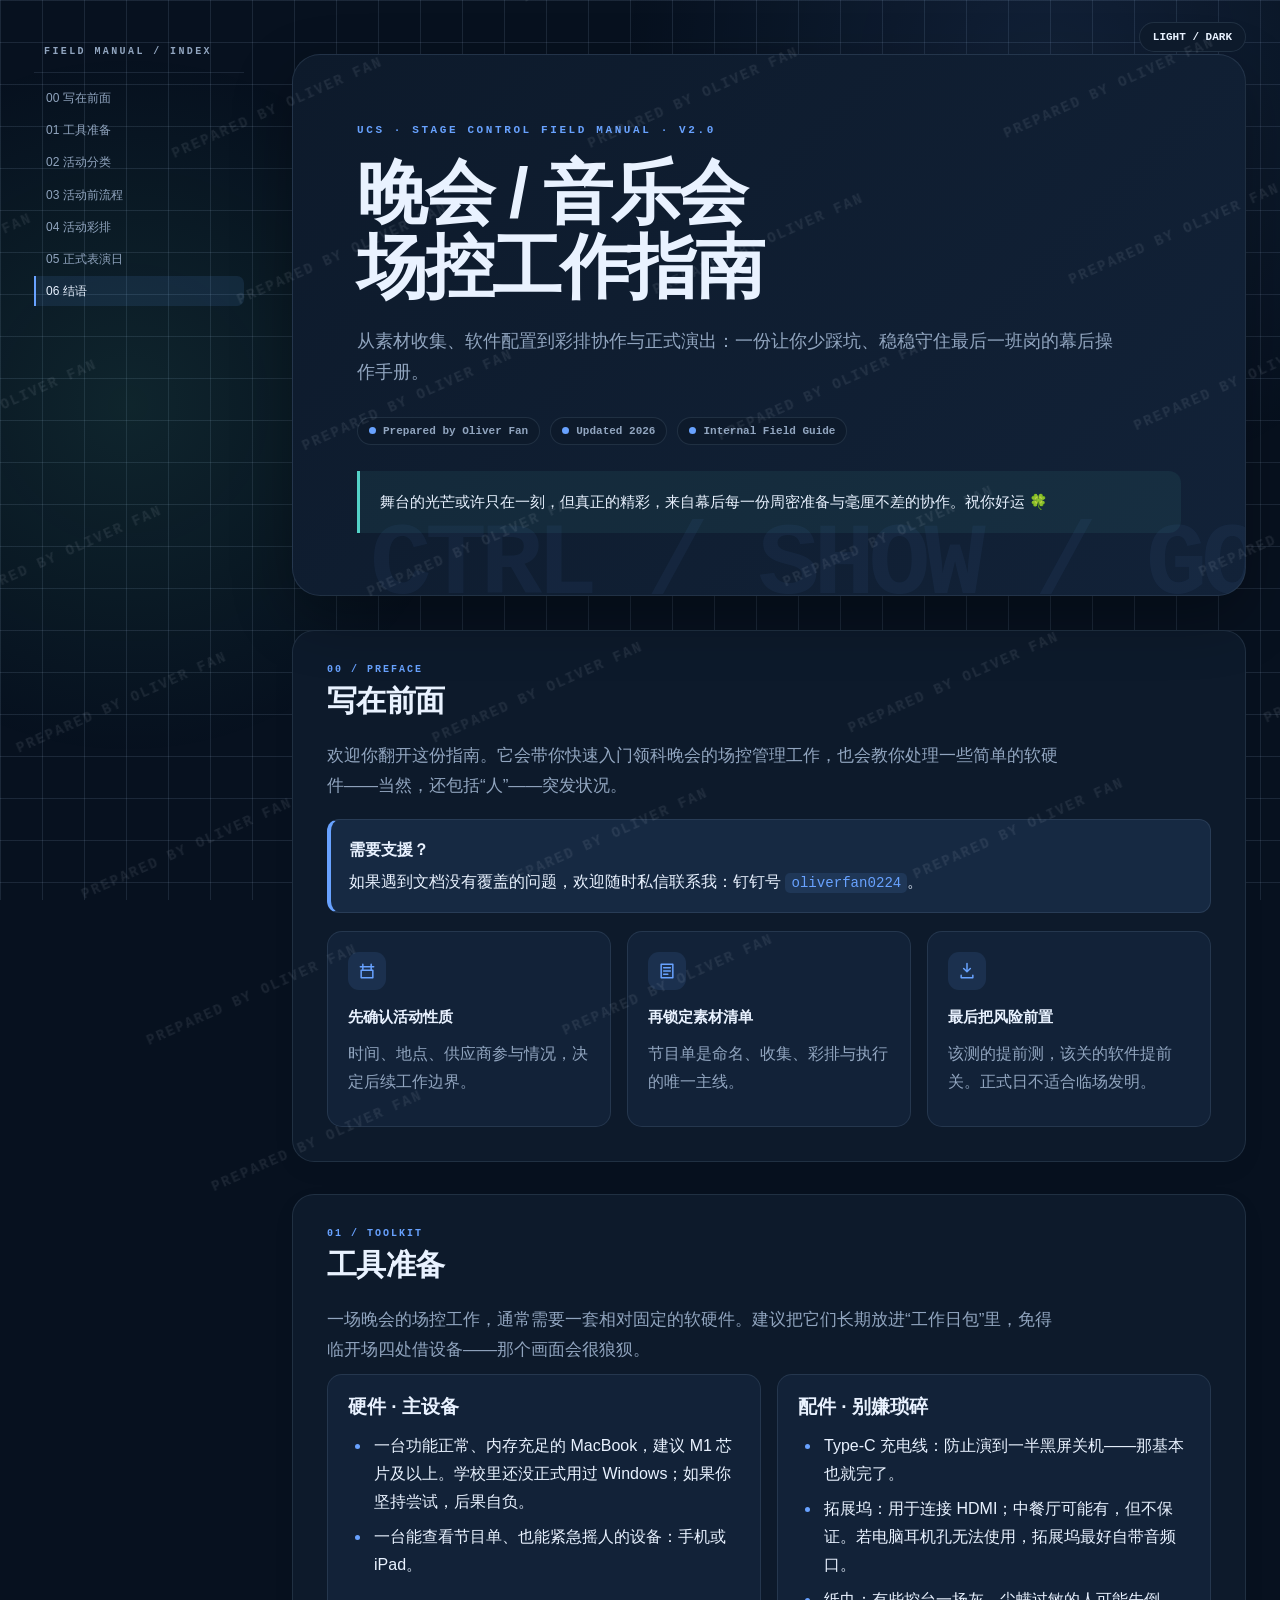
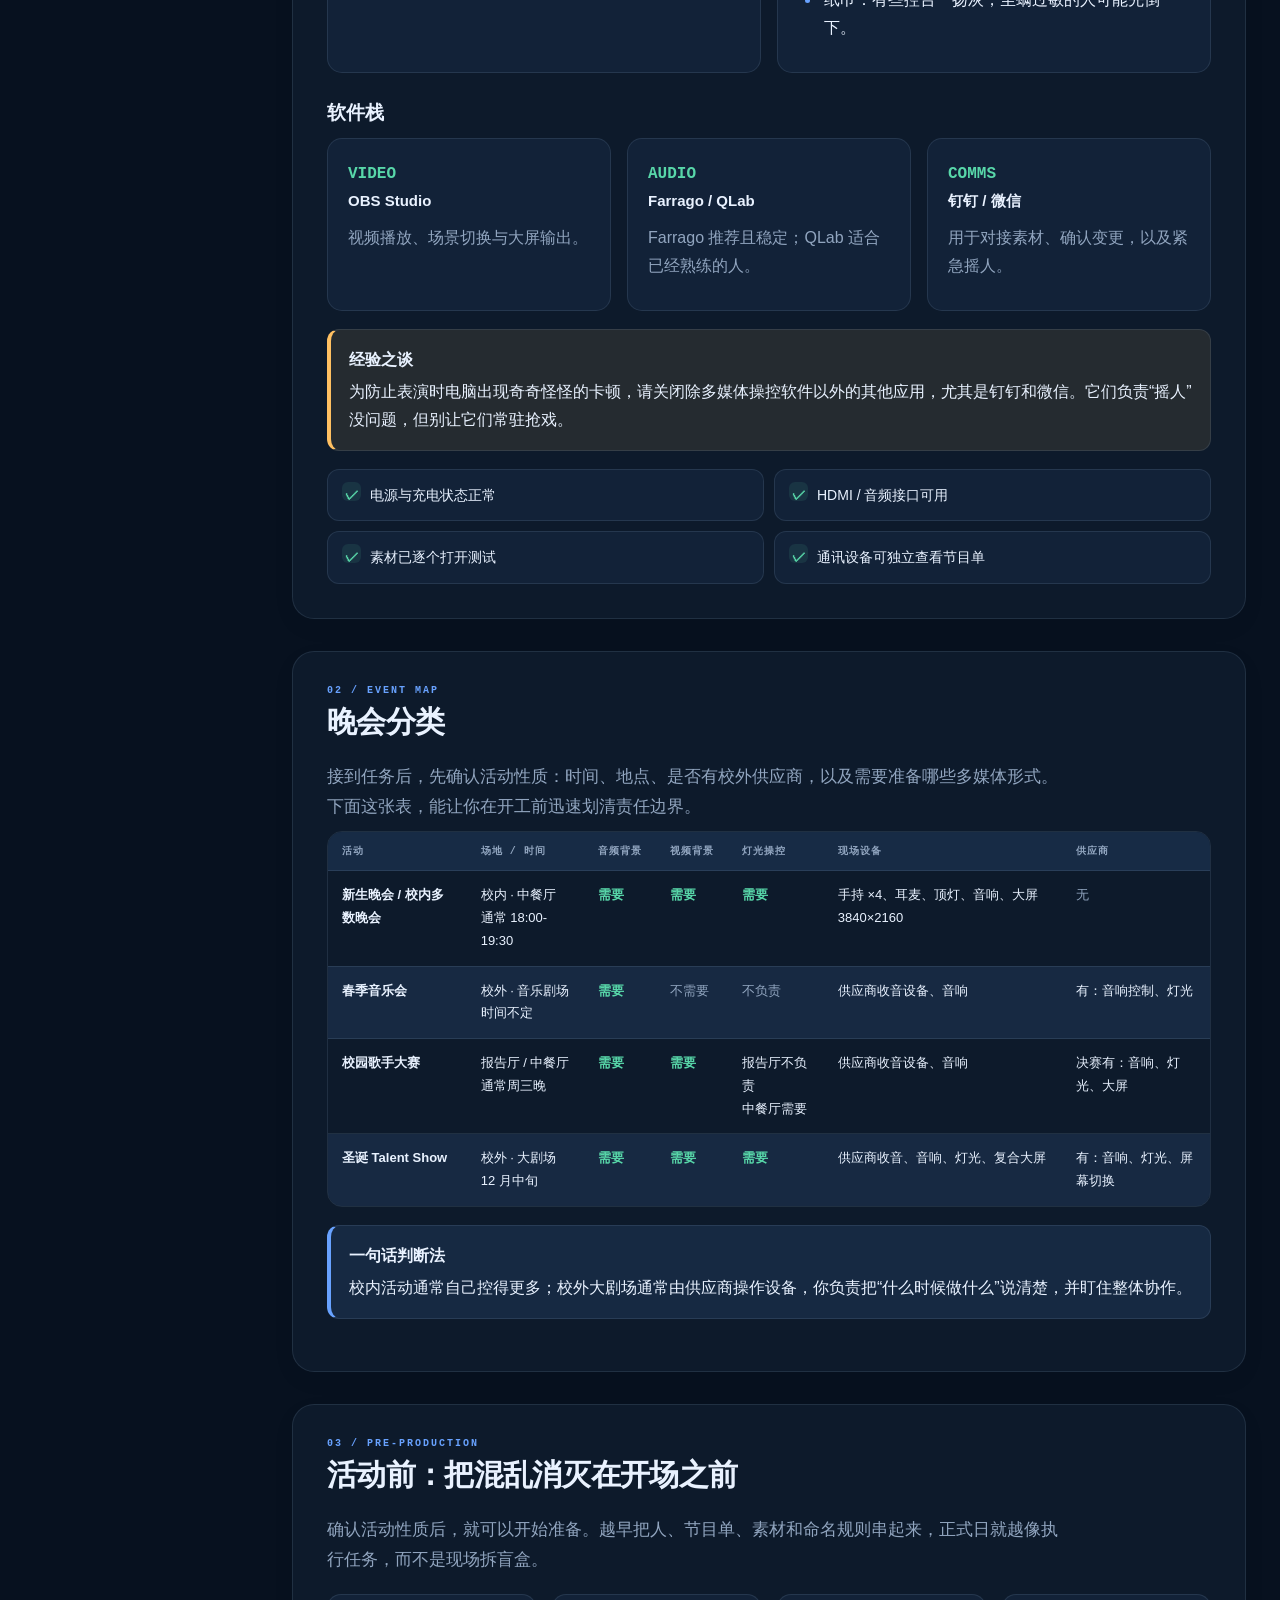
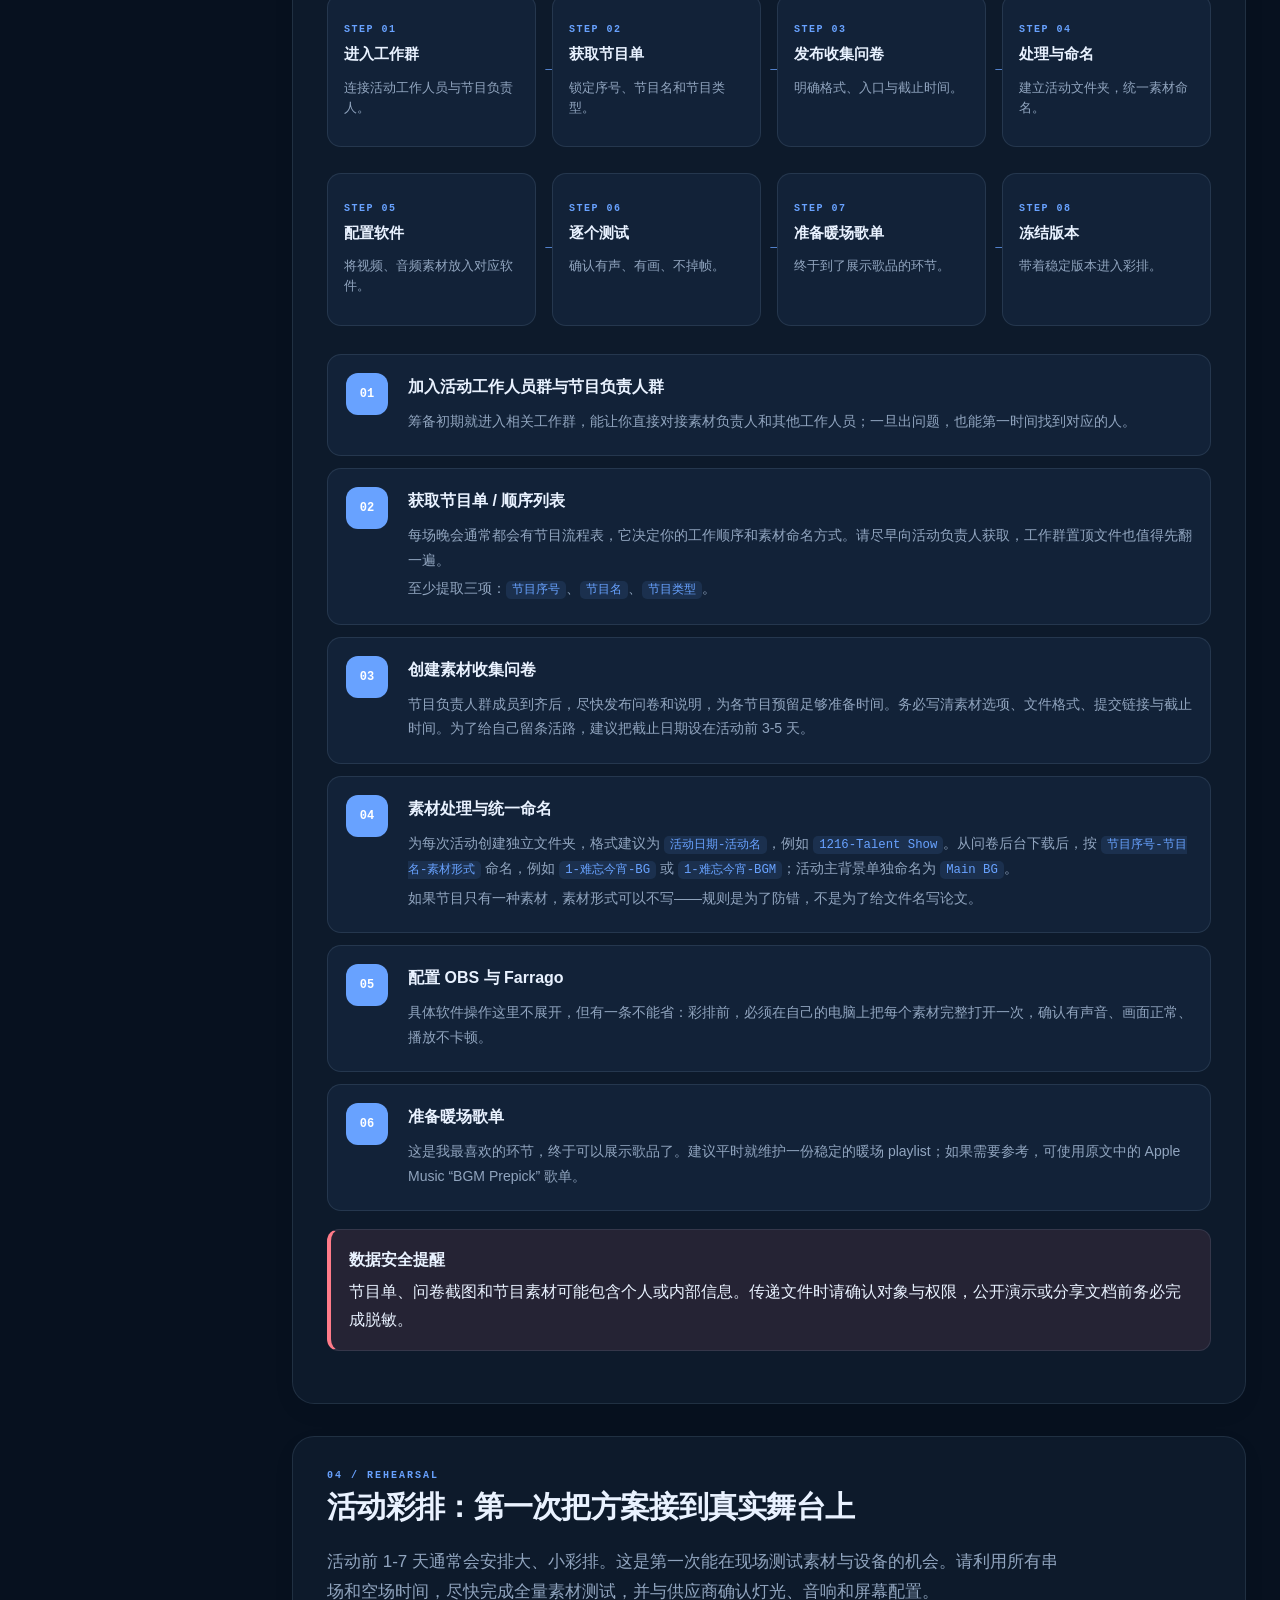
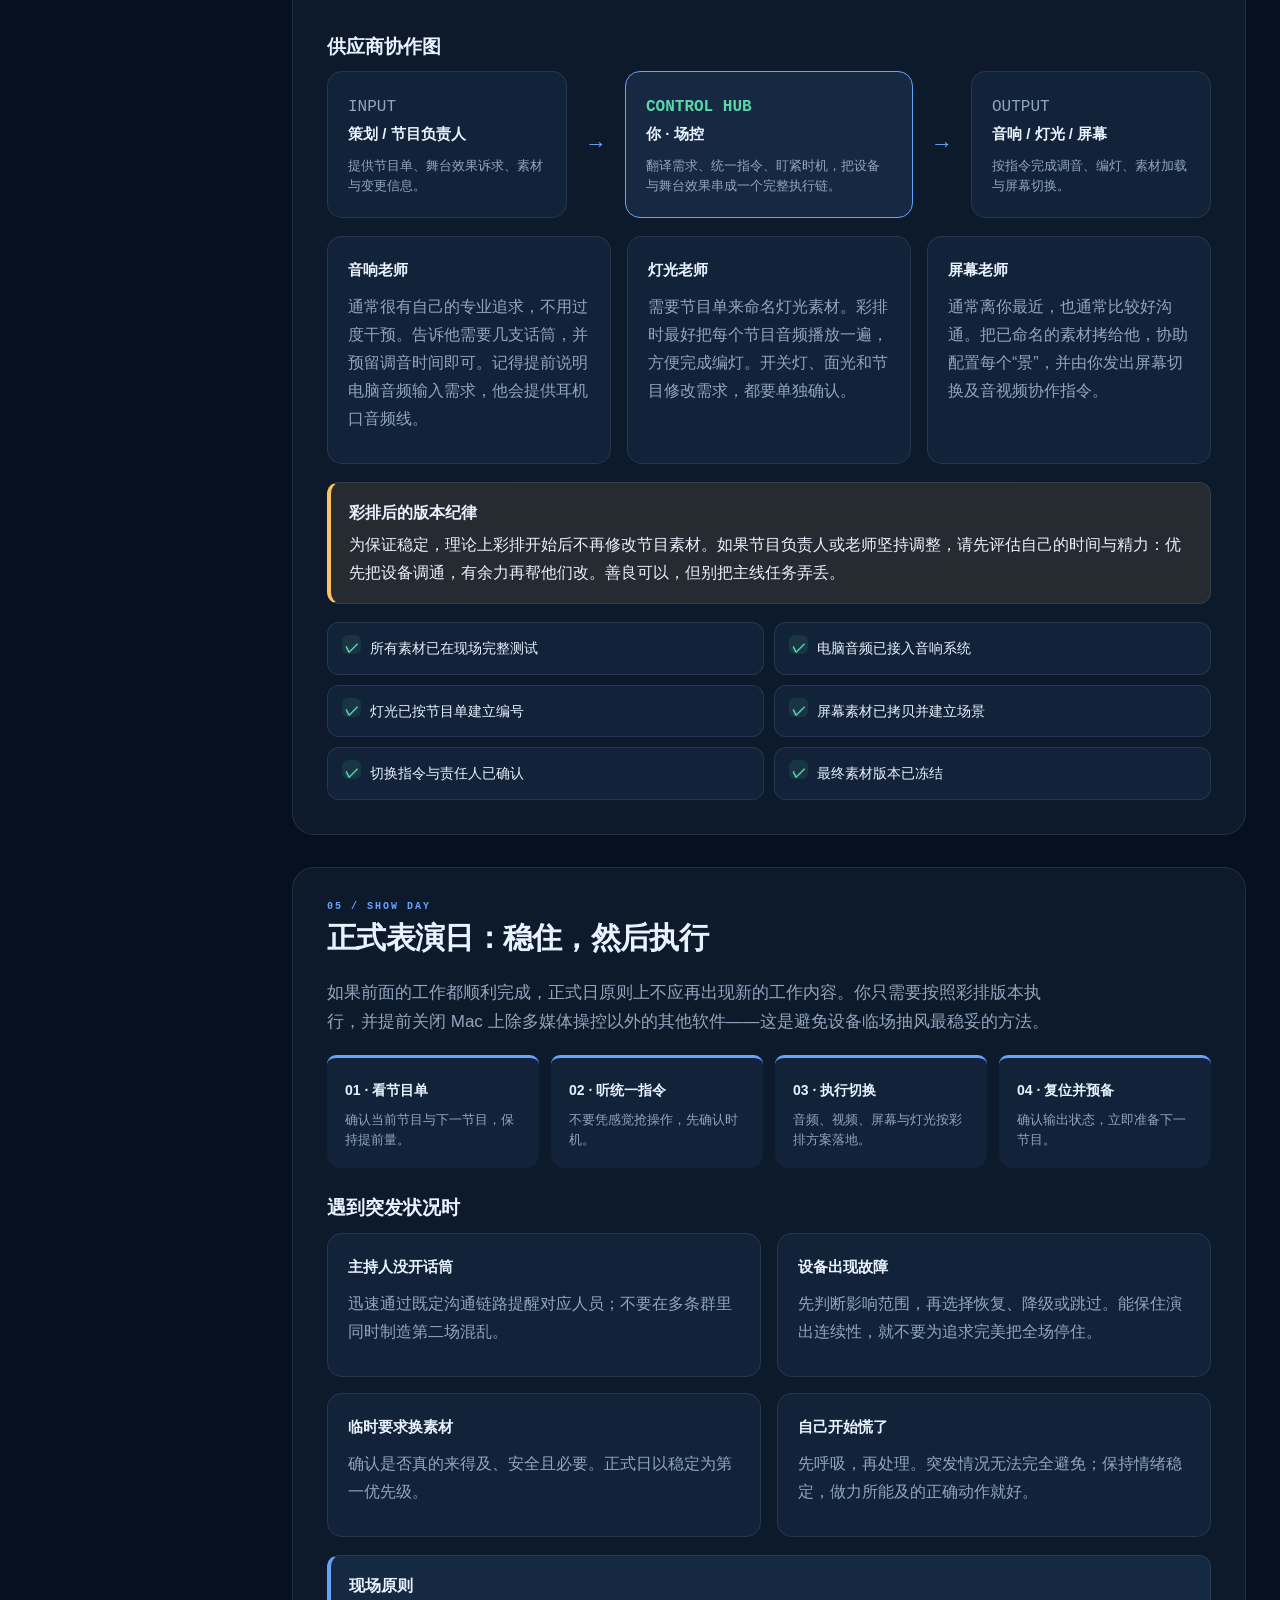
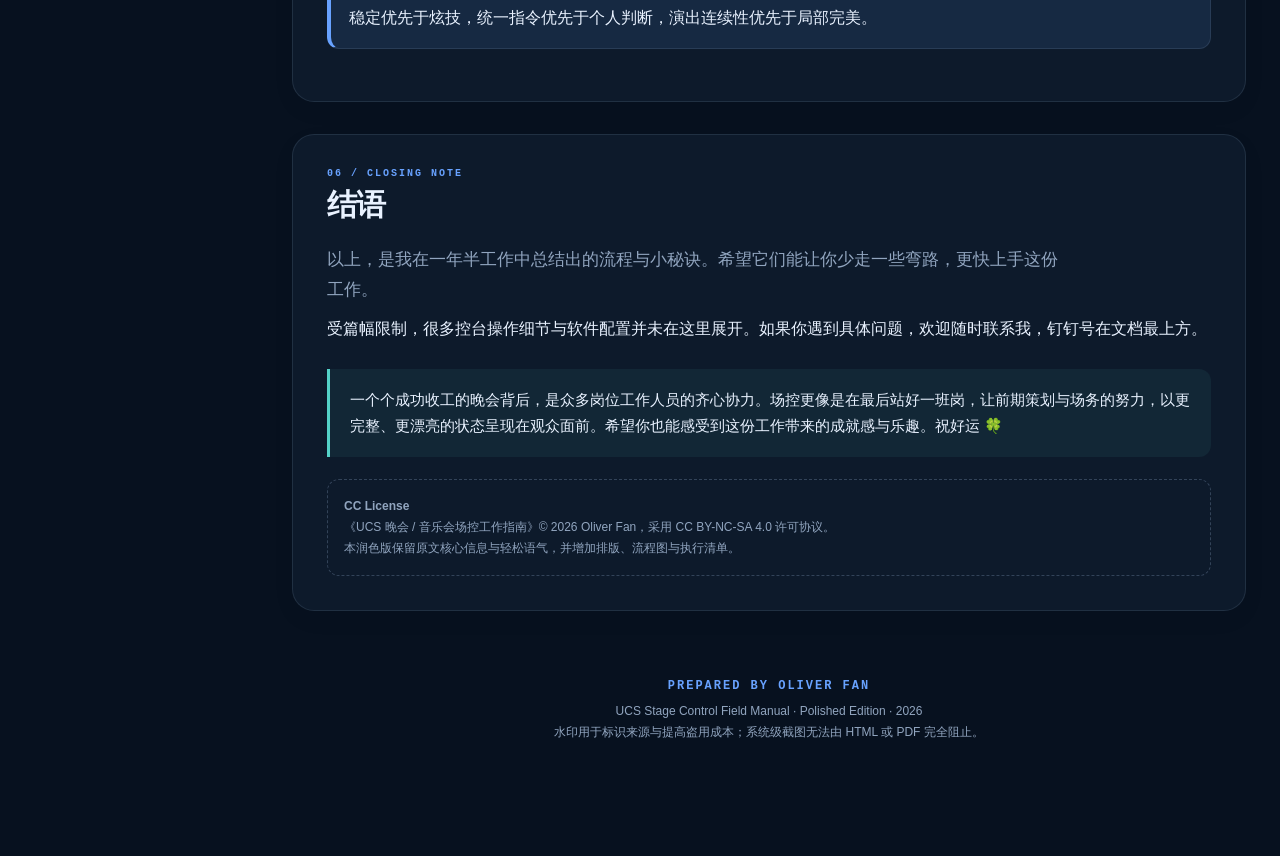
==== index.html @ 342871ac "Rename index to index.html" ====
<!doctype html>
<html lang="zh-CN" data-theme="dark">
<head>
  <meta charset="utf-8">
  <meta name="viewport" content="width=device-width, initial-scale=1">
  <meta name="author" content="Oliver Fan">
  <meta name="description" content="UCS 晚会/音乐会场控工作指南，润色与可视化版本。">
  <title>UCS 晚会 / 音乐会场控工作指南 · Oliver Fan</title>
  <style>
    :root {
      --bg:#f5f7fb; --surface:#ffffff; --surface2:#edf2f8; --surface3:#e6edf6;
      --border:rgba(17,34,58,.12); --border-hi:rgba(17,34,58,.22);
      --text:#14243a; --dim:#617087; --blue:#155eef; --blue2:#0ea5a8;
      --green:#0b8f68; --amber:#b86408; --red:#c63b48;
      --blue-dim:rgba(21,94,239,.09); --green-dim:rgba(11,143,104,.09);
      --amber-dim:rgba(184,100,8,.10); --red-dim:rgba(198,59,72,.09);
      --shadow:0 18px 50px rgba(24,45,75,.10);
      --sans:"SF Pro Display","PingFang SC","Hiragino Sans GB","Microsoft YaHei",sans-serif;
      --mono:"SFMono-Regular","JetBrains Mono","Menlo","PingFang SC",monospace;
    }
    [data-theme="dark"] {
      --bg:#07111f; --surface:#0d1a2b; --surface2:#122238; --surface3:#172b45;
      --border:rgba(164,190,225,.13); --border-hi:rgba(164,190,225,.25);
      --text:#e9f2ff; --dim:#91a5bf; --blue:#68a2ff; --blue2:#54d2c8;
      --green:#58d7a9; --amber:#ffc062; --red:#ff7b89;
      --blue-dim:rgba(104,162,255,.11); --green-dim:rgba(88,215,169,.10);
      --amber-dim:rgba(255,192,98,.10); --red-dim:rgba(255,123,137,.10);
      --shadow:0 22px 60px rgba(0,0,0,.30);
    }
    *{box-sizing:border-box}
    html{scroll-behavior:smooth}
    body{margin:0;background:var(--bg);color:var(--text);font-family:var(--sans);line-height:1.75;overflow-wrap:break-word;
      background-image:linear-gradient(var(--border) 1px,transparent 1px),linear-gradient(90deg,var(--border) 1px,transparent 1px);
      background-size:42px 42px;background-attachment:fixed}
    body::before{content:"";position:fixed;inset:0;pointer-events:none;z-index:-1;background:
      radial-gradient(circle at 82% 8%,var(--blue-dim),transparent 32%),radial-gradient(circle at 10% 45%,var(--green-dim),transparent 28%)}
    a{color:var(--blue);text-decoration-thickness:1px;text-underline-offset:3px}
    .watermark{position:fixed;inset:-10%;z-index:9999;pointer-events:none;display:grid;grid-template-columns:repeat(4,1fr);grid-auto-rows:160px;
      transform:rotate(-24deg);opacity:.085;color:var(--text);font:700 14px/1 var(--mono);letter-spacing:2px;text-transform:uppercase;overflow:hidden}
    .watermark span{display:grid;place-items:center;white-space:nowrap}
    .shell{max-width:1370px;margin:auto;padding:0 34px 80px;display:grid;grid-template-columns:210px minmax(0,1fr);gap:48px}
    .toc{position:sticky;top:22px;align-self:start;max-height:calc(100vh - 44px);overflow:auto;padding:24px 0;z-index:20}
    .toc-title{font:700 10px/1.2 var(--mono);letter-spacing:2.4px;color:var(--dim);padding:0 10px 14px;border-bottom:1px solid var(--border);margin-bottom:10px}
    .toc a{display:block;padding:7px 10px;margin:2px 0;border-left:2px solid transparent;border-radius:0 7px 7px 0;color:var(--dim);text-decoration:none;font-size:12px;line-height:1.35}
    .toc a:hover,.toc a.active{color:var(--text);background:var(--blue-dim);border-left-color:var(--blue)}
    .main{min-width:0}
    .topbar{display:flex;justify-content:flex-end;padding:22px 0 2px;position:relative;z-index:50}
    .theme{border:1px solid var(--border);background:var(--surface);color:var(--text);border-radius:999px;padding:8px 13px;font:600 11px var(--mono);cursor:pointer}
    .hero{position:relative;overflow:hidden;margin:0 0 34px;padding:70px 64px 62px;background:linear-gradient(135deg,var(--surface),var(--surface2));border:1px solid var(--border);border-radius:28px;box-shadow:var(--shadow)}
    .hero::after{content:"CTRL / SHOW / GO";position:absolute;right:-12px;bottom:-22px;font:800 clamp(48px,8vw,104px)/1 var(--mono);letter-spacing:-6px;color:var(--blue);opacity:.055;white-space:nowrap}
    .eyebrow{font:700 11px/1 var(--mono);letter-spacing:2.6px;color:var(--blue);text-transform:uppercase;margin-bottom:20px}
    h1{margin:0;max-width:850px;font-size:clamp(38px,5.5vw,72px);line-height:1.05;letter-spacing:-2.5px}
    .hero-sub{margin:22px 0 0;max-width:760px;color:var(--dim);font-size:18px}
    .hero-meta{display:flex;flex-wrap:wrap;gap:10px;margin-top:28px}
    .chip{display:inline-flex;align-items:center;gap:7px;border:1px solid var(--border);background:var(--surface);border-radius:999px;padding:7px 11px;font:600 11px var(--mono);color:var(--dim)}
    .chip::before{content:"";width:7px;height:7px;border-radius:50%;background:var(--blue)}
    .quote{margin:26px 0 0;padding:18px 20px;border-left:3px solid var(--blue2);background:rgba(84,210,200,.07);border-radius:0 12px 12px 0;color:var(--text);font-size:15px}
    section{scroll-margin-top:28px;margin:32px 0;padding:34px;background:var(--surface);border:1px solid var(--border);border-radius:22px;box-shadow:0 8px 24px rgba(0,0,0,.045)}
    .sec-kicker{font:700 10px/1 var(--mono);letter-spacing:2px;color:var(--blue);text-transform:uppercase}
    h2{margin:8px 0 22px;font-size:30px;line-height:1.2;letter-spacing:-.7px}
    h3{margin:28px 0 12px;font-size:19px;line-height:1.3}
    h4{margin:0 0 8px;font-size:15px}
    p{margin:10px 0;color:var(--text)} .muted{color:var(--dim)}
    .lead{font-size:17px;color:var(--dim);max-width:78ch}
    .grid{display:grid;grid-template-columns:repeat(2,minmax(0,1fr));gap:16px}.grid>*{min-width:0}
    .grid.three{grid-template-columns:repeat(3,minmax(0,1fr))}
    .card{padding:20px;border:1px solid var(--border);background:var(--surface2);border-radius:15px}
    .card-icon{display:grid;place-items:center;width:38px;height:38px;border-radius:11px;background:var(--blue-dim);color:var(--blue);margin-bottom:14px}
    .card-icon svg{width:20px;height:20px;fill:none;stroke:currentColor;stroke-width:1.8;stroke-linecap:round;stroke-linejoin:round}
    ul,ol{margin:10px 0;padding-left:1.45em}li{margin:7px 0;padding-left:.18em}li::marker{color:var(--blue)}
    code,.mono{font-family:var(--mono)} code{font-size:.88em;color:var(--blue);background:var(--blue-dim);padding:2px 6px;border-radius:5px}
    .callout{margin:18px 0;padding:16px 18px;border-radius:12px;border:1px solid var(--border);border-left:4px solid var(--blue);background:var(--blue-dim)}
    .callout.warn{border-left-color:var(--amber);background:var(--amber-dim)}
    .callout.danger{border-left-color:var(--red);background:var(--red-dim)}
    .callout strong{display:block;margin-bottom:4px}
    .table-wrap{overflow:auto;border:1px solid var(--border);border-radius:15px}
    table{width:100%;border-collapse:collapse;font-size:13px;min-width:780px}
    th{background:var(--surface3);padding:12px 14px;text-align:left;font:700 10px var(--mono);letter-spacing:1px;color:var(--dim);white-space:nowrap}
    td{padding:13px 14px;border-top:1px solid var(--border);vertical-align:top}tbody tr:nth-child(even){background:var(--blue-dim)}
    .yes{color:var(--green);font-weight:700}.no{color:var(--dim)}
    .steps{counter-reset:step;display:grid;gap:12px}
    .step{counter-increment:step;display:grid;grid-template-columns:46px 1fr;gap:16px;align-items:start;padding:18px;border:1px solid var(--border);border-radius:14px;background:var(--surface2)}
    .step::before{content:counter(step,decimal-leading-zero);display:grid;place-items:center;width:42px;height:42px;border-radius:12px;background:var(--blue);color:white;font:800 12px var(--mono)}
    .step p{color:var(--dim);font-size:14px;margin:4px 0}.step h4{font-size:16px}
    .flow{display:grid;grid-template-columns:repeat(4,minmax(0,1fr));gap:26px 16px;margin-top:20px}
    .flow-item{position:relative;padding:18px 16px;border:1px solid var(--border);background:var(--surface2);border-radius:14px;min-height:118px}
    .flow-item:not(:nth-child(4n))::after{content:"→";position:absolute;right:-21px;top:42%;color:var(--blue);font:800 18px var(--mono)}
    .flow-n{font:800 10px var(--mono);color:var(--blue);letter-spacing:1.5px}.flow-item p{font-size:13px;color:var(--dim);line-height:1.55}
    .roles{display:grid;grid-template-columns:1fr 42px 1.2fr 42px 1fr;align-items:stretch;gap:8px}
    .role-arrow{display:grid;place-items:center;color:var(--blue);font-size:22px}.role{padding:20px;border:1px solid var(--border);background:var(--surface2);border-radius:15px}
    .role small{display:block;color:var(--dim);margin-top:8px;line-height:1.55}
    .checklist{display:grid;grid-template-columns:repeat(2,minmax(0,1fr));gap:10px;margin-top:15px}
    .check{padding:13px 14px 13px 42px;position:relative;background:var(--surface2);border:1px solid var(--border);border-radius:12px;font-size:14px}
    .check::before{content:"✓";position:absolute;left:14px;top:12px;width:19px;height:19px;display:grid;place-items:center;border-radius:6px;background:var(--green-dim);color:var(--green);font-weight:800}
    .showloop{display:grid;grid-template-columns:repeat(4,1fr);gap:12px;margin:18px 0}
    .loop{padding:18px;border-top:3px solid var(--blue);background:var(--surface2);border-radius:9px 9px 14px 14px}.loop b{font-size:14px}.loop small{display:block;color:var(--dim);margin-top:6px;line-height:1.5}
    .footer{text-align:center;color:var(--dim);padding:36px 20px;font-size:12px}.footer .sig{font:800 12px var(--mono);letter-spacing:2px;color:var(--blue);margin-bottom:8px}
    .license{margin-top:22px;padding:16px;border:1px dashed var(--border-hi);border-radius:12px;color:var(--dim);font-size:12px}
    @media(max-width:1040px){.shell{grid-template-columns:1fr;padding:0 22px 60px}.toc{position:sticky;top:0;display:flex;gap:4px;max-height:none;overflow-x:auto;background:var(--bg);border-bottom:1px solid var(--border);padding:10px 0;z-index:100}.toc-title{display:none}.toc a{white-space:nowrap;border-left:0;border-bottom:2px solid transparent;border-radius:6px}.toc a.active{border-left:0;border-bottom-color:var(--blue)}.hero{padding:52px 38px}.grid.three{grid-template-columns:1fr 1fr}.flow{grid-template-columns:repeat(2,1fr)}.flow-item:not(:nth-child(4n))::after{display:none}}
    @media(max-width:700px){.shell{padding:0 14px 44px}.hero{padding:42px 24px;border-radius:19px}.hero-sub{font-size:16px}section{padding:23px;border-radius:17px}.grid,.grid.three,.checklist,.showloop{grid-template-columns:1fr}.roles{grid-template-columns:1fr}.role-arrow{transform:rotate(90deg)}.flow{grid-template-columns:1fr}.watermark{grid-template-columns:repeat(2,1fr)}h2{font-size:25px}}
    @media print{
      :root,[data-theme="dark"]{--bg:#fff;--surface:#fff;--surface2:#f5f8fc;--surface3:#edf2f8;--border:rgba(17,34,58,.14);--border-hi:rgba(17,34,58,.23);--text:#14243a;--dim:#5a6b82;--blue:#155eef;--blue2:#0b8f92;--green:#087b58;--amber:#a45604;--red:#b53240;--blue-dim:rgba(21,94,239,.07);--green-dim:rgba(11,143,104,.07);--amber-dim:rgba(184,100,8,.08);--red-dim:rgba(198,59,72,.07);--shadow:none}
      @page{size:A4;margin:14mm 12mm 15mm}
      body{background:#fff;background-image:none;font-size:10pt;-webkit-print-color-adjust:exact;print-color-adjust:exact}
      .shell{display:block;max-width:none;padding:0}.toc,.topbar{display:none}.main{width:100%}
      .hero{min-height:255mm;margin:0;padding:40mm 17mm 20mm;border-radius:0;border:0;box-shadow:none;page-break-after:always;display:flex;flex-direction:column;justify-content:center;background:linear-gradient(145deg,#f8fbff,#eaf1fb)}
      h1{font-size:37pt;letter-spacing:-1.8pt}.hero-sub{font-size:13pt}.hero-meta{margin-top:18px}.quote{margin-top:24px}
      section{box-shadow:none;border-radius:12px;padding:20px;margin:0 0 9mm;break-inside:auto;page-break-inside:auto}
      section>h2,.sec-kicker{break-after:avoid}.card,.step,.callout,.table-wrap,.role,.flow-item,.loop,.check{break-inside:avoid}
      .grid{gap:10px}.grid.three{grid-template-columns:repeat(3,1fr)}.flow{grid-template-columns:repeat(4,1fr);gap:12px}.flow-item:not(:nth-child(4n))::after{right:-10px}.roles{grid-template-columns:1fr 28px 1.2fr 28px 1fr}.showloop{grid-template-columns:repeat(4,1fr)}
      .watermark{opacity:.07;grid-template-columns:repeat(3,1fr);grid-auto-rows:135px;font-size:10px}.theme{display:none}
      .footer{padding:15mm 0 4mm}.license{break-inside:avoid}
      a{color:inherit;text-decoration:none}
    }
  </style>
</head>
<body>
  <div class="watermark" aria-hidden="true"></div>
  <div class="shell">
    <nav class="toc" id="toc" aria-label="目录">
      <div class="toc-title">FIELD MANUAL / INDEX</div>
      <a href="#intro">00 写在前面</a><a href="#toolkit">01 工具准备</a><a href="#types">02 活动分类</a>
      <a href="#workflow">03 活动前流程</a><a href="#rehearsal">04 活动彩排</a><a href="#showday">05 正式表演日</a><a href="#closing">06 结语</a>
    </nav>
    <main class="main">
      <div class="topbar"><button class="theme" type="button" onclick="toggleTheme()">LIGHT / DARK</button></div>
      <header class="hero">
        <div class="eyebrow">UCS · STAGE CONTROL FIELD MANUAL · V2.0</div>
        <h1>晚会 / 音乐会<br>场控工作指南</h1>
        <p class="hero-sub">从素材收集、软件配置到彩排协作与正式演出：一份让你少踩坑、稳稳守住最后一班岗的幕后操作手册。</p>
        <div class="hero-meta"><span class="chip">Prepared by Oliver Fan</span><span class="chip">Updated 2026</span><span class="chip">Internal Field Guide</span></div>
        <blockquote class="quote">舞台的光芒或许只在一刻，但真正的精彩，来自幕后每一份周密准备与毫厘不差的协作。祝你好运 🍀</blockquote>
      </header>

      <section id="intro">
        <div class="sec-kicker">00 / PREFACE</div><h2>写在前面</h2>
        <p class="lead">欢迎你翻开这份指南。它会带你快速入门领科晚会的场控管理工作，也会教你处理一些简单的软硬件——当然，还包括“人”——突发状况。</p>
        <div class="callout"><strong>需要支援？</strong>如果遇到文档没有覆盖的问题，欢迎随时私信联系我：钉钉号 <code>oliverfan0224</code>。</div>
        <div class="grid three">
          <div class="card"><div class="card-icon"><svg viewBox="0 0 24 24"><path d="M4 7h16M7 4v6M17 4v6M5 11h14v9H5z"/></svg></div><h4>先确认活动性质</h4><p class="muted">时间、地点、供应商参与情况，决定后续工作边界。</p></div>
          <div class="card"><div class="card-icon"><svg viewBox="0 0 24 24"><path d="M5 4h14v16H5zM8 8h8M8 12h8M8 16h5"/></svg></div><h4>再锁定素材清单</h4><p class="muted">节目单是命名、收集、彩排与执行的唯一主线。</p></div>
          <div class="card"><div class="card-icon"><svg viewBox="0 0 24 24"><path d="M12 3v10M8 9l4 4 4-4M5 17v3h14v-3"/></svg></div><h4>最后把风险前置</h4><p class="muted">该测的提前测，该关的软件提前关。正式日不适合临场发明。</p></div>
        </div>
      </section>

      <section id="toolkit">
        <div class="sec-kicker">01 / TOOLKIT</div><h2>工具准备</h2>
        <p class="lead">一场晚会的场控工作，通常需要一套相对固定的软硬件。建议把它们长期放进“工作日包”里，免得临开场四处借设备——那个画面会很狼狈。</p>
        <div class="grid">
          <div class="card"><h3 style="margin-top:0">硬件 · 主设备</h3><ul><li>一台功能正常、内存充足的 MacBook，建议 M1 芯片及以上。学校里还没正式用过 Windows；如果你坚持尝试，后果自负。</li><li>一台能查看节目单、也能紧急摇人的设备：手机或 iPad。</li></ul></div>
          <div class="card"><h3 style="margin-top:0">配件 · 别嫌琐碎</h3><ul><li>Type-C 充电线：防止演到一半黑屏关机——那基本也就完了。</li><li>拓展坞：用于连接 HDMI；中餐厅可能有，但不保证。若电脑耳机孔无法使用，拓展坞最好自带音频口。</li><li>纸巾：有些控台一扬灰，尘螨过敏的人可能先倒下。</li></ul></div>
        </div>
        <h3>软件栈</h3>
        <div class="grid three">
          <div class="card"><span class="mono yes">VIDEO</span><h4>OBS Studio</h4><p class="muted">视频播放、场景切换与大屏输出。</p></div>
          <div class="card"><span class="mono yes">AUDIO</span><h4>Farrago / QLab</h4><p class="muted">Farrago 推荐且稳定；QLab 适合已经熟练的人。</p></div>
          <div class="card"><span class="mono yes">COMMS</span><h4>钉钉 / 微信</h4><p class="muted">用于对接素材、确认变更，以及紧急摇人。</p></div>
        </div>
        <div class="callout warn"><strong>经验之谈</strong>为防止表演时电脑出现奇奇怪怪的卡顿，请关闭除多媒体操控软件以外的其他应用，尤其是钉钉和微信。它们负责“摇人”没问题，但别让它们常驻抢戏。</div>
        <div class="checklist"><div class="check">电源与充电状态正常</div><div class="check">HDMI / 音频接口可用</div><div class="check">素材已逐个打开测试</div><div class="check">通讯设备可独立查看节目单</div></div>
      </section>

      <section id="types">
        <div class="sec-kicker">02 / EVENT MAP</div><h2>晚会分类</h2>
        <p class="lead">接到任务后，先确认活动性质：时间、地点、是否有校外供应商，以及需要准备哪些多媒体形式。下面这张表，能让你在开工前迅速划清责任边界。</p>
        <div class="table-wrap"><table>
          <thead><tr><th>活动</th><th>场地 / 时间</th><th>音频背景</th><th>视频背景</th><th>灯光操控</th><th>现场设备</th><th>供应商</th></tr></thead>
          <tbody>
            <tr><td><b>新生晚会 / 校内多数晚会</b></td><td>校内 · 中餐厅<br>通常 18:00-19:30</td><td class="yes">需要</td><td class="yes">需要</td><td class="yes">需要</td><td>手持 ×4、耳麦、顶灯、音响、大屏 3840×2160</td><td class="no">无</td></tr>
            <tr><td><b>春季音乐会</b></td><td>校外 · 音乐剧场<br>时间不定</td><td class="yes">需要</td><td class="no">不需要</td><td class="no">不负责</td><td>供应商收音设备、音响</td><td>有：音响控制、灯光</td></tr>
            <tr><td><b>校园歌手大赛</b></td><td>报告厅 / 中餐厅<br>通常周三晚</td><td class="yes">需要</td><td class="yes">需要</td><td>报告厅不负责<br>中餐厅需要</td><td>供应商收音设备、音响</td><td>决赛有：音响、灯光、大屏</td></tr>
            <tr><td><b>圣诞 Talent Show</b></td><td>校外 · 大剧场<br>12 月中旬</td><td class="yes">需要</td><td class="yes">需要</td><td class="yes">需要</td><td>供应商收音、音响、灯光、复合大屏</td><td>有：音响、灯光、屏幕切换</td></tr>
          </tbody>
        </table></div>
        <div class="callout"><strong>一句话判断法</strong>校内活动通常自己控得更多；校外大剧场通常由供应商操作设备，你负责把“什么时候做什么”说清楚，并盯住整体协作。</div>
      </section>

      <section id="workflow">
        <div class="sec-kicker">03 / PRE-PRODUCTION</div><h2>活动前：把混乱消灭在开场之前</h2>
        <p class="lead">确认活动性质后，就可以开始准备。越早把人、节目单、素材和命名规则串起来，正式日就越像执行任务，而不是现场拆盲盒。</p>
        <div class="flow" aria-label="活动前流程图">
          <div class="flow-item"><span class="flow-n">STEP 01</span><h4>进入工作群</h4><p>连接活动工作人员与节目负责人。</p></div>
          <div class="flow-item"><span class="flow-n">STEP 02</span><h4>获取节目单</h4><p>锁定序号、节目名和节目类型。</p></div>
          <div class="flow-item"><span class="flow-n">STEP 03</span><h4>发布收集问卷</h4><p>明确格式、入口与截止时间。</p></div>
          <div class="flow-item"><span class="flow-n">STEP 04</span><h4>处理与命名</h4><p>建立活动文件夹，统一素材命名。</p></div>
          <div class="flow-item"><span class="flow-n">STEP 05</span><h4>配置软件</h4><p>将视频、音频素材放入对应软件。</p></div>
          <div class="flow-item"><span class="flow-n">STEP 06</span><h4>逐个测试</h4><p>确认有声、有画、不掉帧。</p></div>
          <div class="flow-item"><span class="flow-n">STEP 07</span><h4>准备暖场歌单</h4><p>终于到了展示歌品的环节。</p></div>
          <div class="flow-item"><span class="flow-n">STEP 08</span><h4>冻结版本</h4><p>带着稳定版本进入彩排。</p></div>
        </div>
        <div class="steps" style="margin-top:28px">
          <div class="step"><div><h4>加入活动工作人员群与节目负责人群</h4><p>筹备初期就进入相关工作群，能让你直接对接素材负责人和其他工作人员；一旦出问题，也能第一时间找到对应的人。</p></div></div>
          <div class="step"><div><h4>获取节目单 / 顺序列表</h4><p>每场晚会通常都会有节目流程表，它决定你的工作顺序和素材命名方式。请尽早向活动负责人获取，工作群置顶文件也值得先翻一遍。</p><p>至少提取三项：<code>节目序号</code>、<code>节目名</code>、<code>节目类型</code>。</p></div></div>
          <div class="step"><div><h4>创建素材收集问卷</h4><p>节目负责人群成员到齐后，尽快发布问卷和说明，为各节目预留足够准备时间。务必写清素材选项、文件格式、提交链接与截止时间。为了给自己留条活路，建议把截止日期设在活动前 3-5 天。</p></div></div>
          <div class="step"><div><h4>素材处理与统一命名</h4><p>为每次活动创建独立文件夹，格式建议为 <code>活动日期-活动名</code>，例如 <code>1216-Talent Show</code>。从问卷后台下载后，按 <code>节目序号-节目名-素材形式</code> 命名，例如 <code>1-难忘今宵-BG</code> 或 <code>1-难忘今宵-BGM</code>；活动主背景单独命名为 <code>Main BG</code>。</p><p>如果节目只有一种素材，素材形式可以不写——规则是为了防错，不是为了给文件名写论文。</p></div></div>
          <div class="step"><div><h4>配置 OBS 与 Farrago</h4><p>具体软件操作这里不展开，但有一条不能省：彩排前，必须在自己的电脑上把每个素材完整打开一次，确认有声音、画面正常、播放不卡顿。</p></div></div>
          <div class="step"><div><h4>准备暖场歌单</h4><p>这是我最喜欢的环节，终于可以展示歌品了。建议平时就维护一份稳定的暖场 playlist；如果需要参考，可使用原文中的 Apple Music “BGM Prepick” 歌单。</p></div></div>
        </div>
        <div class="callout danger"><strong>数据安全提醒</strong>节目单、问卷截图和节目素材可能包含个人或内部信息。传递文件时请确认对象与权限，公开演示或分享文档前务必完成脱敏。</div>
      </section>

      <section id="rehearsal">
        <div class="sec-kicker">04 / REHEARSAL</div><h2>活动彩排：第一次把方案接到真实舞台上</h2>
        <p class="lead">活动前 1-7 天通常会安排大、小彩排。这是第一次能在现场测试素材与设备的机会。请利用所有串场和空场时间，尽快完成全量素材测试，并与供应商确认灯光、音响和屏幕配置。</p>
        <h3>供应商协作图</h3>
        <div class="roles">
          <div class="role"><span class="mono muted">INPUT</span><h4>策划 / 节目负责人</h4><small>提供节目单、舞台效果诉求、素材与变更信息。</small></div>
          <div class="role-arrow">→</div>
          <div class="role" style="border-color:var(--blue);background:var(--blue-dim)"><span class="mono yes">CONTROL HUB</span><h4>你 · 场控</h4><small>翻译需求、统一指令、盯紧时机，把设备与舞台效果串成一个完整执行链。</small></div>
          <div class="role-arrow">→</div>
          <div class="role"><span class="mono muted">OUTPUT</span><h4>音响 / 灯光 / 屏幕</h4><small>按指令完成调音、编灯、素材加载与屏幕切换。</small></div>
        </div>
        <div class="grid three" style="margin-top:18px">
          <div class="card"><h4>音响老师</h4><p class="muted">通常很有自己的专业追求，不用过度干预。告诉他需要几支话筒，并预留调音时间即可。记得提前说明电脑音频输入需求，他会提供耳机口音频线。</p></div>
          <div class="card"><h4>灯光老师</h4><p class="muted">需要节目单来命名灯光素材。彩排时最好把每个节目音频播放一遍，方便完成编灯。开关灯、面光和节目修改需求，都要单独确认。</p></div>
          <div class="card"><h4>屏幕老师</h4><p class="muted">通常离你最近，也通常比较好沟通。把已命名的素材拷给他，协助配置每个“景”，并由你发出屏幕切换及音视频协作指令。</p></div>
        </div>
        <div class="callout warn"><strong>彩排后的版本纪律</strong>为保证稳定，理论上彩排开始后不再修改节目素材。如果节目负责人或老师坚持调整，请先评估自己的时间与精力：优先把设备调通，有余力再帮他们改。善良可以，但别把主线任务弄丢。</div>
        <div class="checklist"><div class="check">所有素材已在现场完整测试</div><div class="check">电脑音频已接入音响系统</div><div class="check">灯光已按节目单建立编号</div><div class="check">屏幕素材已拷贝并建立场景</div><div class="check">切换指令与责任人已确认</div><div class="check">最终素材版本已冻结</div></div>
      </section>

      <section id="showday">
        <div class="sec-kicker">05 / SHOW DAY</div><h2>正式表演日：稳住，然后执行</h2>
        <p class="lead">如果前面的工作都顺利完成，正式日原则上不应再出现新的工作内容。你只需要按照彩排版本执行，并提前关闭 Mac 上除多媒体操控以外的其他软件——这是避免设备临场抽风最稳妥的方法。</p>
        <div class="showloop" aria-label="正式演出执行循环">
          <div class="loop"><b>01 · 看节目单</b><small>确认当前节目与下一节目，保持提前量。</small></div>
          <div class="loop"><b>02 · 听统一指令</b><small>不要凭感觉抢操作，先确认时机。</small></div>
          <div class="loop"><b>03 · 执行切换</b><small>音频、视频、屏幕与灯光按彩排方案落地。</small></div>
          <div class="loop"><b>04 · 复位并预备</b><small>确认输出状态，立即准备下一节目。</small></div>
        </div>
        <h3>遇到突发状况时</h3>
        <div class="grid">
          <div class="card"><h4>主持人没开话筒</h4><p class="muted">迅速通过既定沟通链路提醒对应人员；不要在多条群里同时制造第二场混乱。</p></div>
          <div class="card"><h4>设备出现故障</h4><p class="muted">先判断影响范围，再选择恢复、降级或跳过。能保住演出连续性，就不要为追求完美把全场停住。</p></div>
          <div class="card"><h4>临时要求换素材</h4><p class="muted">确认是否真的来得及、安全且必要。正式日以稳定为第一优先级。</p></div>
          <div class="card"><h4>自己开始慌了</h4><p class="muted">先呼吸，再处理。突发情况无法完全避免；保持情绪稳定，做力所能及的正确动作就好。</p></div>
        </div>
        <div class="callout"><strong>现场原则</strong>稳定优先于炫技，统一指令优先于个人判断，演出连续性优先于局部完美。</div>
      </section>

      <section id="closing">
        <div class="sec-kicker">06 / CLOSING NOTE</div><h2>结语</h2>
        <p class="lead">以上，是我在一年半工作中总结出的流程与小秘诀。希望它们能让你少走一些弯路，更快上手这份工作。</p>
        <p>受篇幅限制，很多控台操作细节与软件配置并未在这里展开。如果你遇到具体问题，欢迎随时联系我，钉钉号在文档最上方。</p>
        <blockquote class="quote">一个个成功收工的晚会背后，是众多岗位工作人员的齐心协力。场控更像是在最后站好一班岗，让前期策划与场务的努力，以更完整、更漂亮的状态呈现在观众面前。希望你也能感受到这份工作带来的成就感与乐趣。祝好运 🍀</blockquote>
        <div class="license"><b>CC License</b><br>《UCS 晚会 / 音乐会场控工作指南》© 2026 Oliver Fan，采用 CC BY-NC-SA 4.0 许可协议。<br>本润色版保留原文核心信息与轻松语气，并增加排版、流程图与执行清单。</div>
      </section>
      <footer class="footer"><div class="sig">PREPARED BY OLIVER FAN</div><div>UCS Stage Control Field Manual · Polished Edition · 2026</div><div>水印用于标识来源与提高盗用成本；系统级截图无法由 HTML 或 PDF 完全阻止。</div></footer>
    </main>
  </div>
  <script>
    const wm=document.querySelector('.watermark');for(let i=0;i<48;i++){const s=document.createElement('span');s.textContent='Prepared By Oliver Fan';wm.appendChild(s)}
    function toggleTheme(){const root=document.documentElement;root.dataset.theme=root.dataset.theme==='dark'?'light':'dark'}
    const links=[...document.querySelectorAll('.toc a')];const sections=links.map(a=>({a,el:document.querySelector(a.getAttribute('href'))})).filter(x=>x.el);
    const ob=new IntersectionObserver(es=>{for(const e of es){if(e.isIntersecting){links.forEach(a=>a.classList.remove('active'));const x=sections.find(x=>x.el===e.target);if(x)x.a.classList.add('active')}}},{rootMargin:'-12% 0px -78% 0px'});sections.forEach(x=>ob.observe(x.el));
  </script>
</body>
</html>
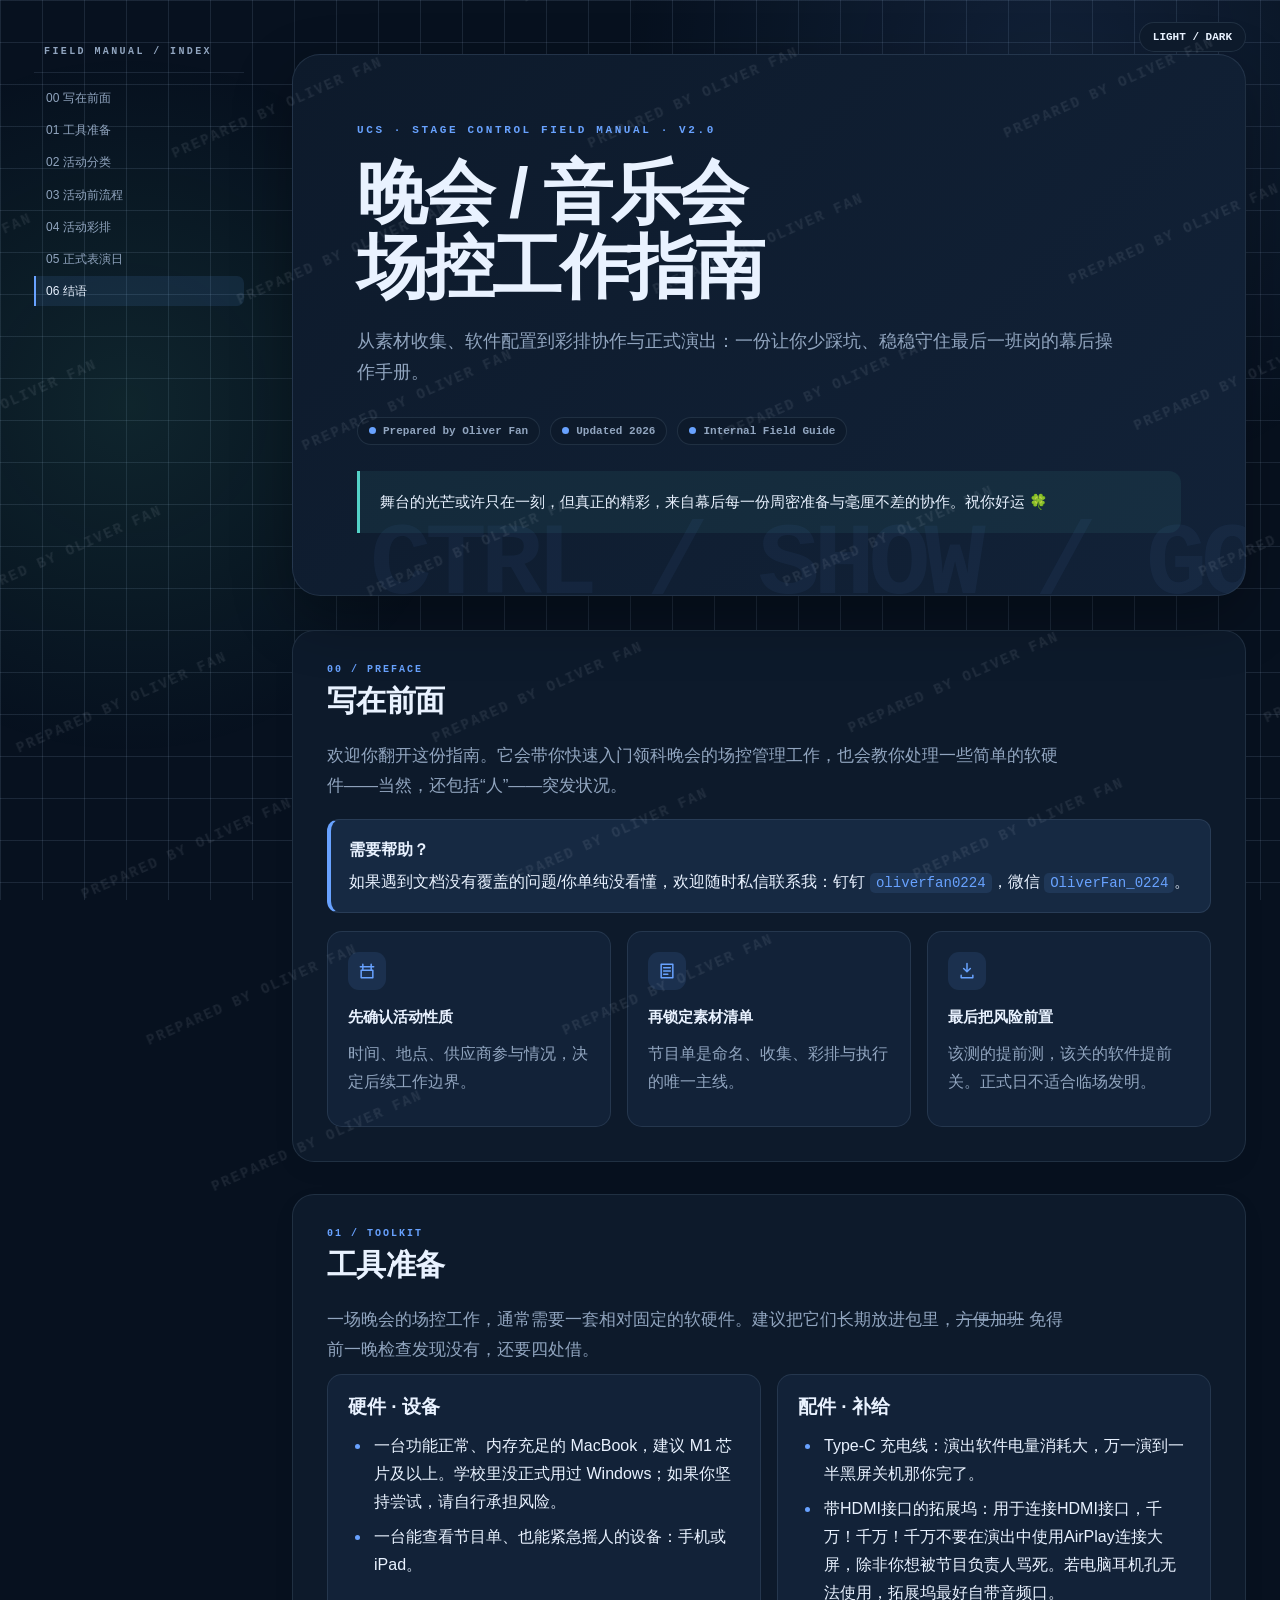
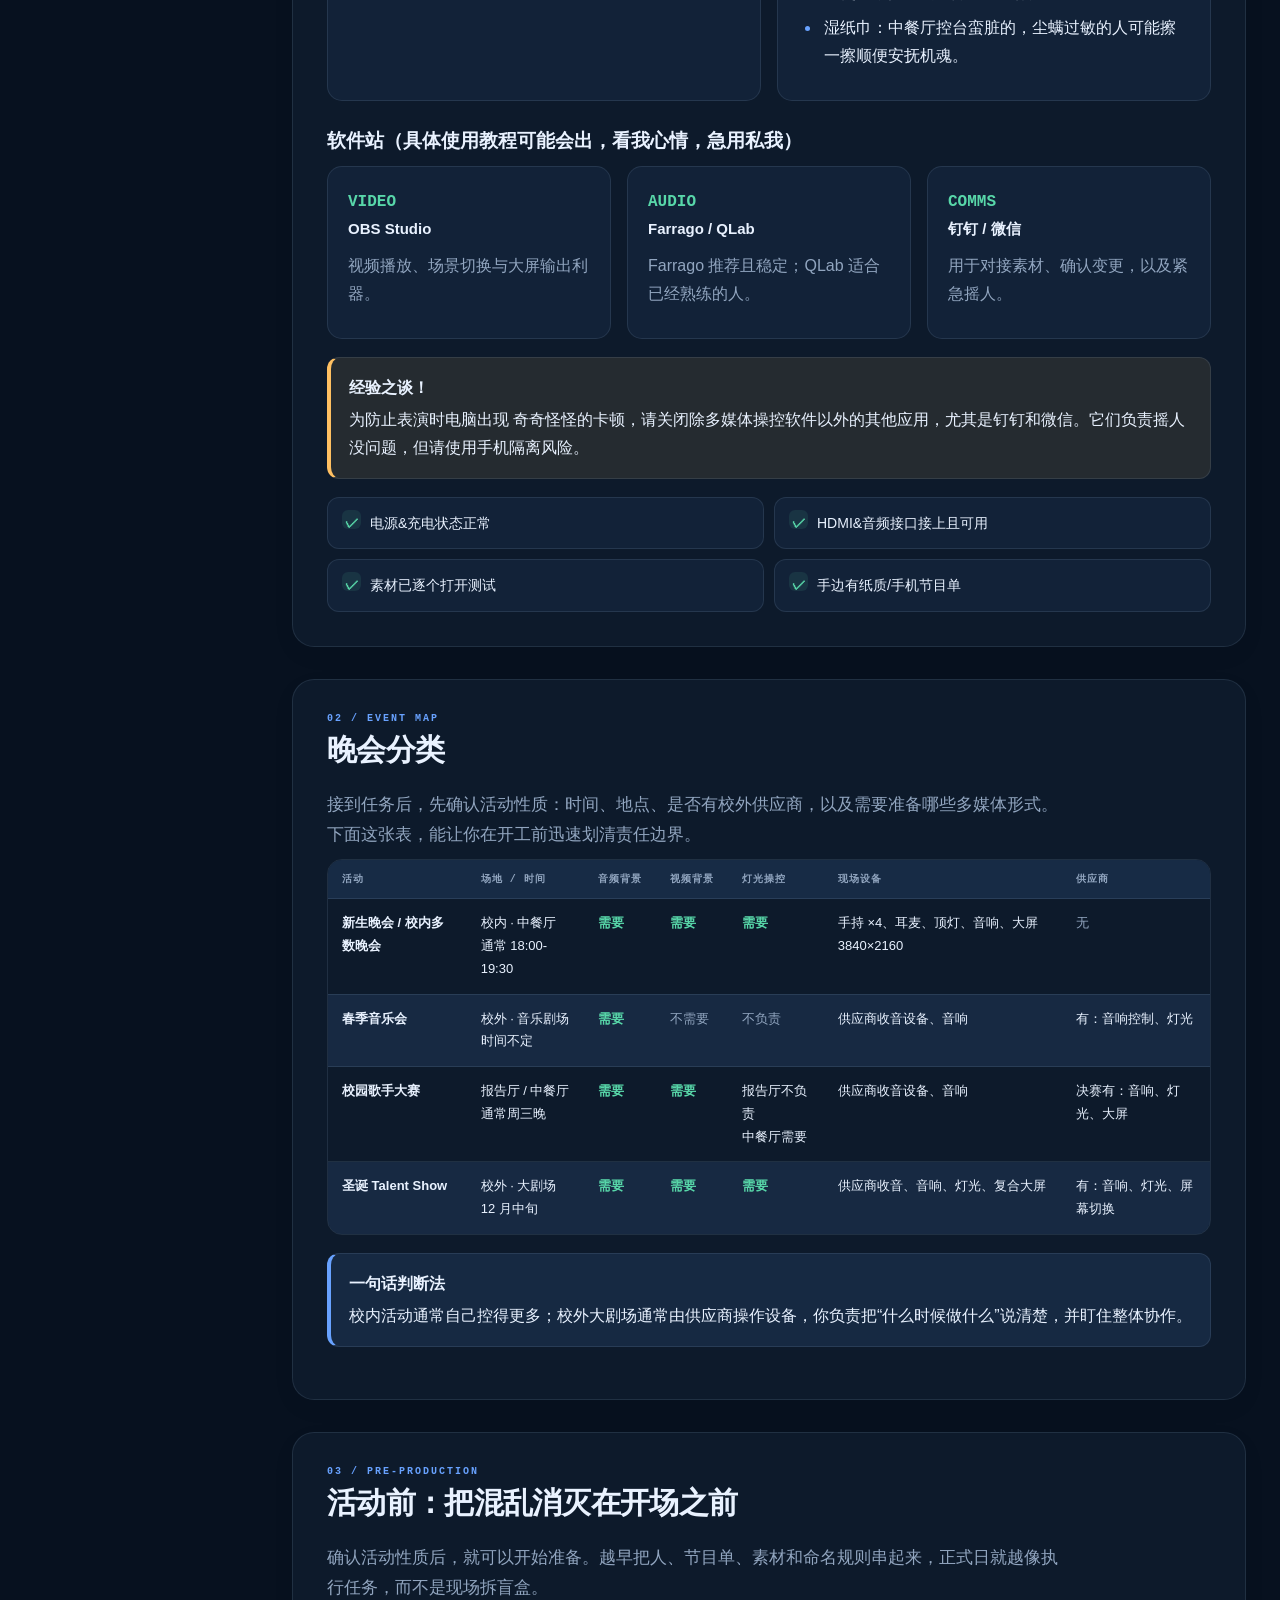
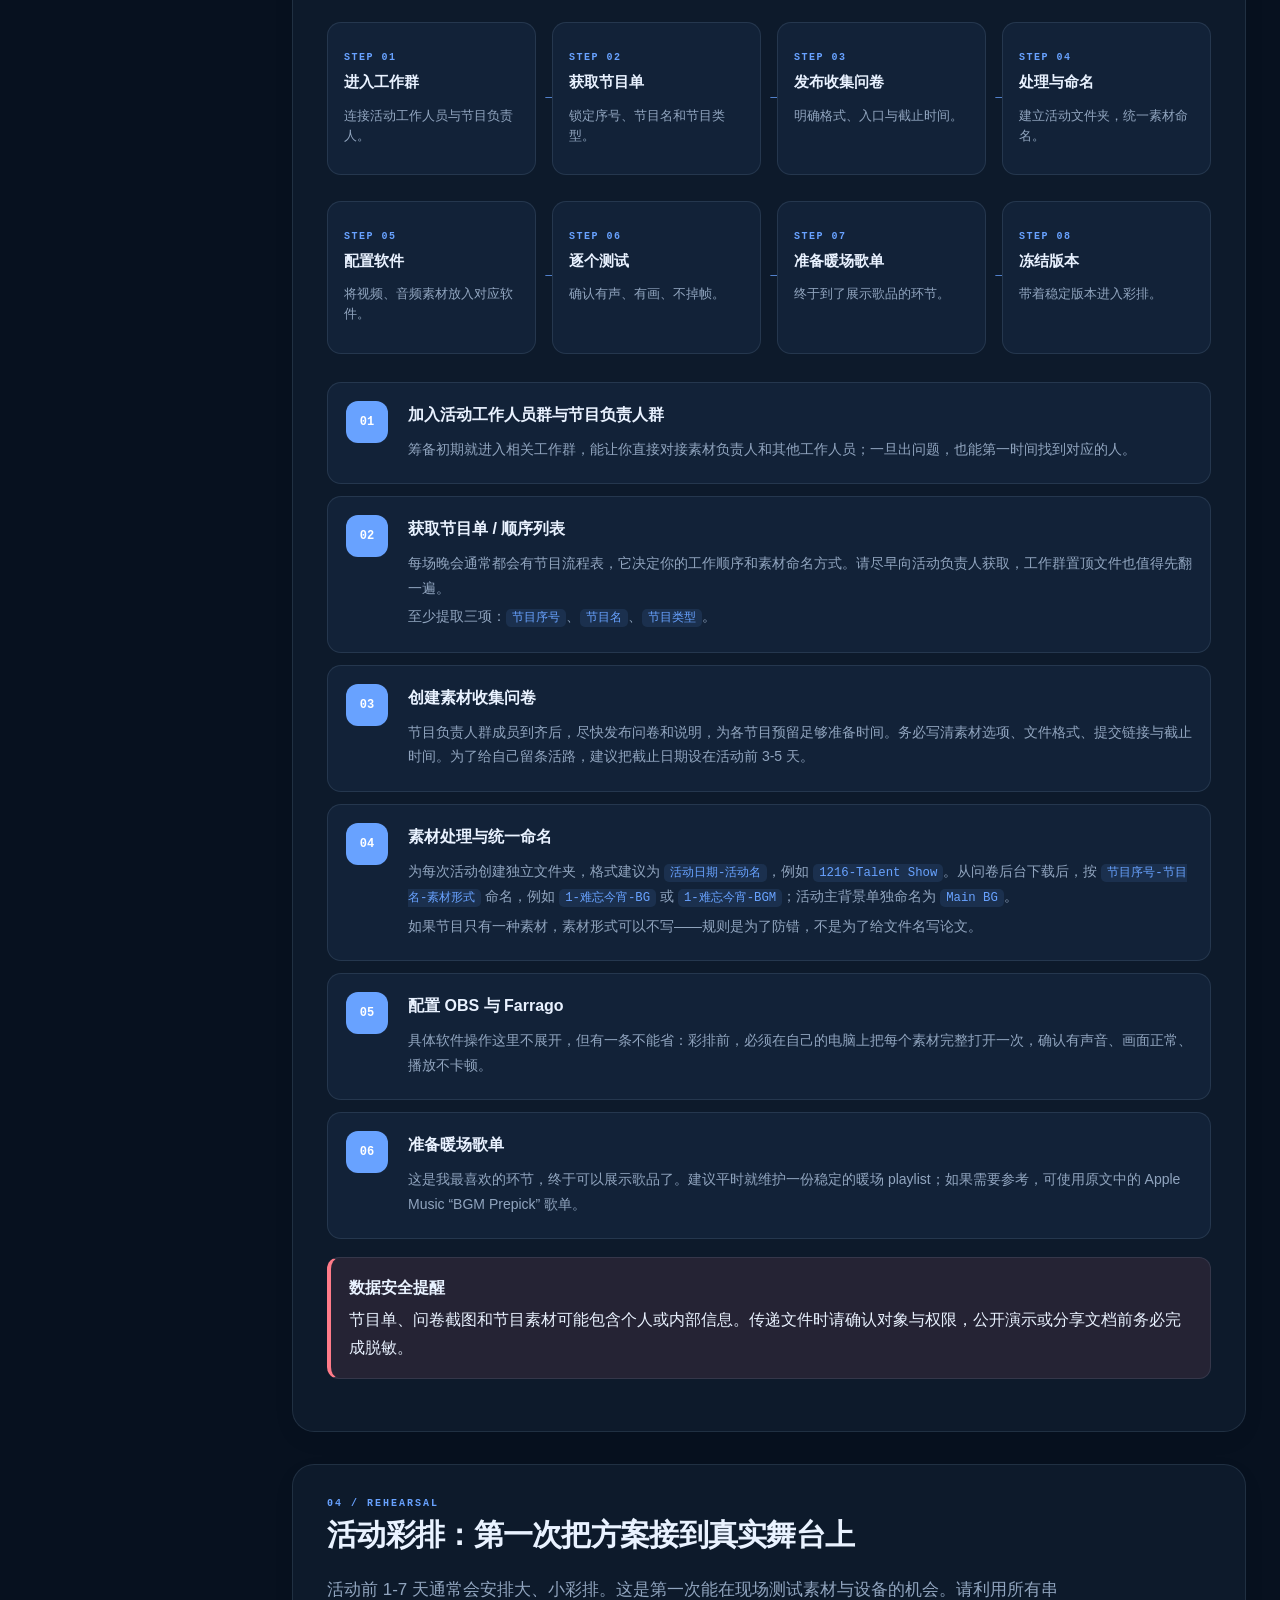
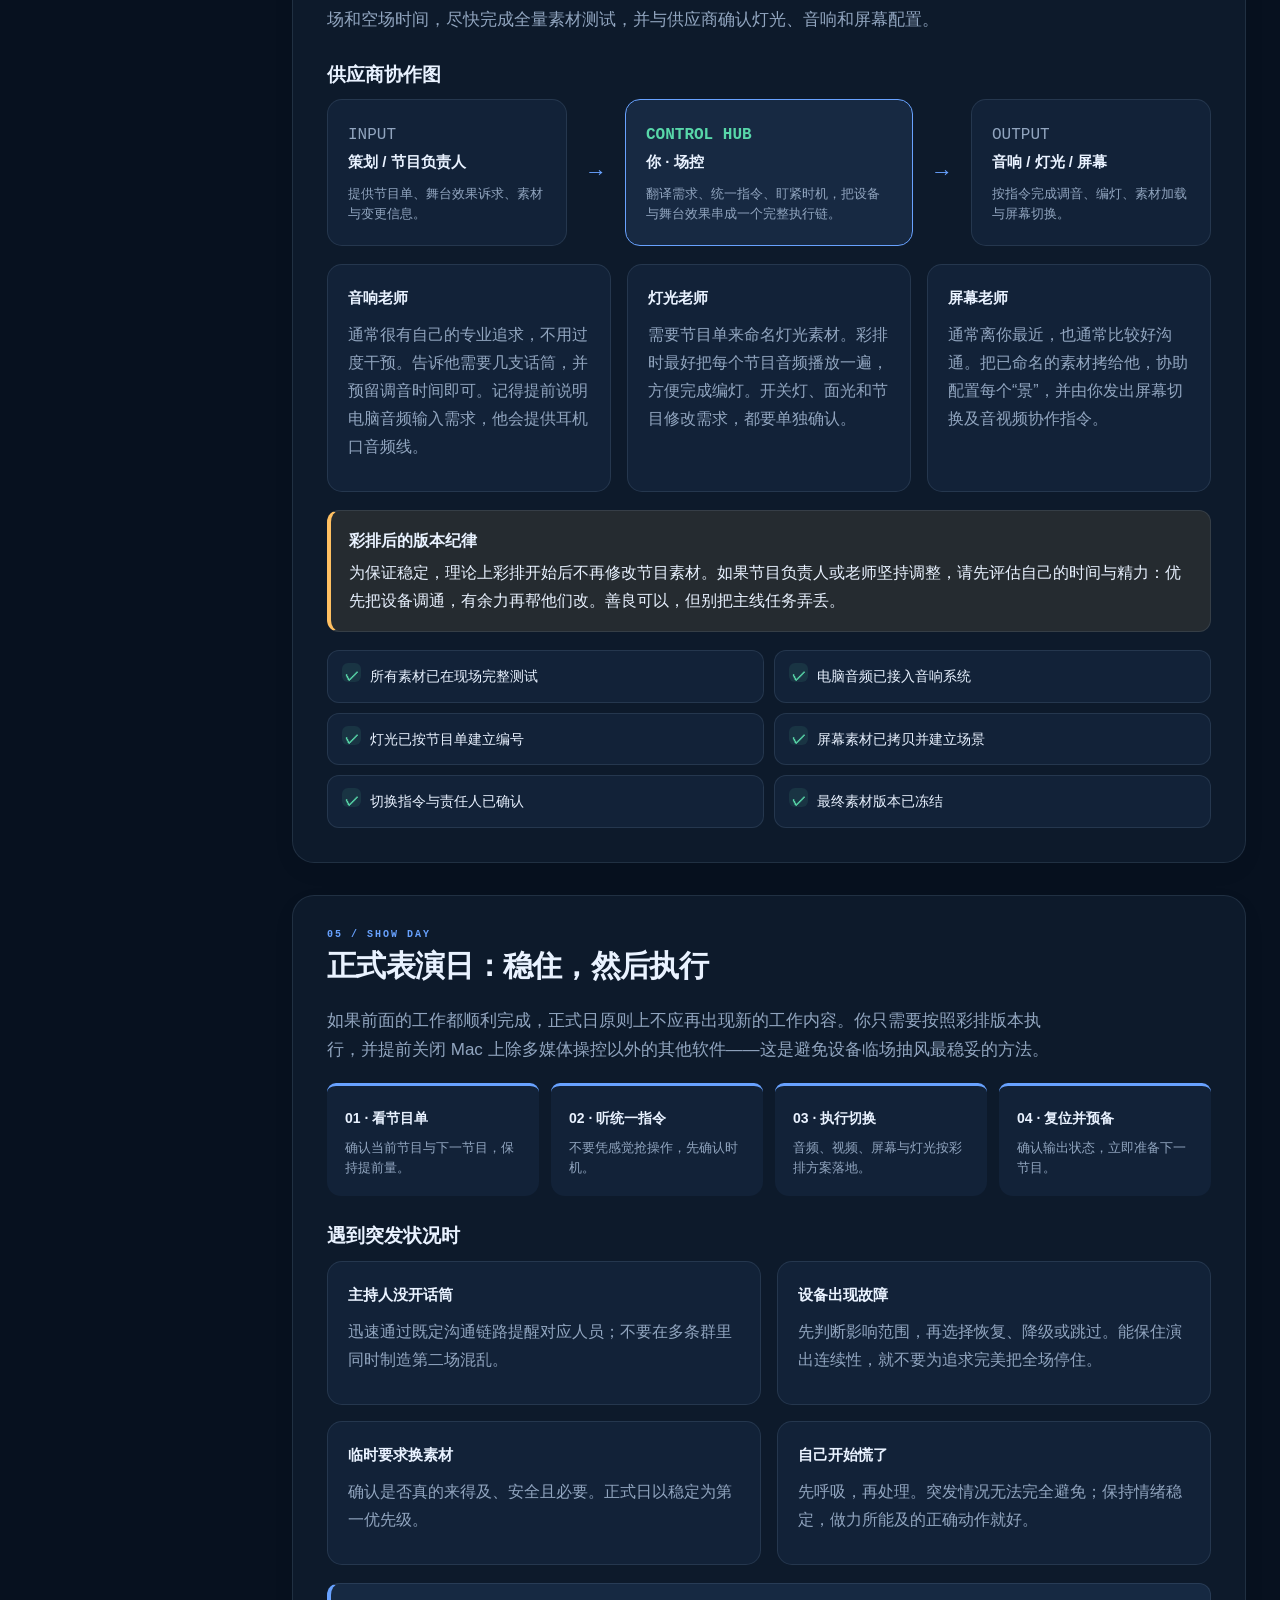
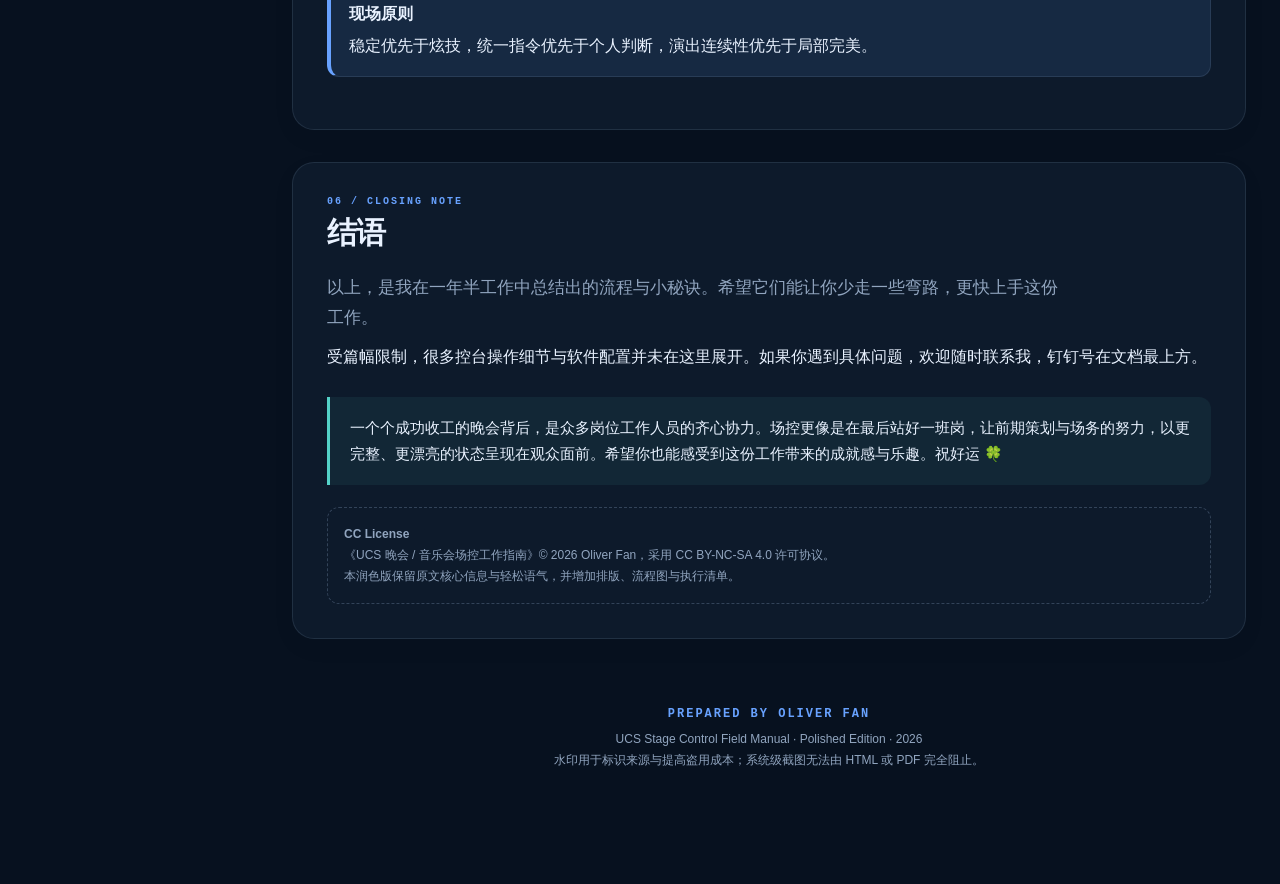
==== commit 9d5efefb: "1st paragraph audit" ====
--- a/index.html
+++ b/index.html
@@ -135,7 +135,7 @@
       <section id="intro">
         <div class="sec-kicker">00 / PREFACE</div><h2>写在前面</h2>
         <p class="lead">欢迎你翻开这份指南。它会带你快速入门领科晚会的场控管理工作，也会教你处理一些简单的软硬件——当然，还包括“人”——突发状况。</p>
-        <div class="callout"><strong>需要支援？</strong>如果遇到文档没有覆盖的问题，欢迎随时私信联系我：钉钉号 <code>oliverfan0224</code>。</div>
+        <div class="callout"><strong>需要帮助？</strong>如果遇到文档没有覆盖的问题/你单纯没看懂，欢迎随时私信联系我：钉钉 <code>oliverfan0224</code>，微信 <code>OliverFan_0224</code>。</div>
         <div class="grid three">
           <div class="card"><div class="card-icon"><svg viewBox="0 0 24 24"><path d="M4 7h16M7 4v6M17 4v6M5 11h14v9H5z"/></svg></div><h4>先确认活动性质</h4><p class="muted">时间、地点、供应商参与情况，决定后续工作边界。</p></div>
           <div class="card"><div class="card-icon"><svg viewBox="0 0 24 24"><path d="M5 4h14v16H5zM8 8h8M8 12h8M8 16h5"/></svg></div><h4>再锁定素材清单</h4><p class="muted">节目单是命名、收集、彩排与执行的唯一主线。</p></div>
@@ -145,19 +145,19 @@
 
       <section id="toolkit">
         <div class="sec-kicker">01 / TOOLKIT</div><h2>工具准备</h2>
-        <p class="lead">一场晚会的场控工作，通常需要一套相对固定的软硬件。建议把它们长期放进“工作日包”里，免得临开场四处借设备——那个画面会很狼狈。</p>
+        <p class="lead">一场晚会的场控工作，通常需要一套相对固定的软硬件。建议把它们长期放进包里，<del>方便加班</del> 免得前一晚检查发现没有，还要四处借。</p>
         <div class="grid">
-          <div class="card"><h3 style="margin-top:0">硬件 · 主设备</h3><ul><li>一台功能正常、内存充足的 MacBook，建议 M1 芯片及以上。学校里还没正式用过 Windows；如果你坚持尝试，后果自负。</li><li>一台能查看节目单、也能紧急摇人的设备：手机或 iPad。</li></ul></div>
-          <div class="card"><h3 style="margin-top:0">配件 · 别嫌琐碎</h3><ul><li>Type-C 充电线：防止演到一半黑屏关机——那基本也就完了。</li><li>拓展坞：用于连接 HDMI；中餐厅可能有，但不保证。若电脑耳机孔无法使用，拓展坞最好自带音频口。</li><li>纸巾：有些控台一扬灰，尘螨过敏的人可能先倒下。</li></ul></div>
-        </div>
-        <h3>软件栈</h3>
+          <div class="card"><h3 style="margin-top:0">硬件 · 设备</h3><ul><li>一台功能正常、内存充足的 MacBook，建议 M1 芯片及以上。学校里没正式用过 Windows；如果你坚持尝试，请自行承担风险。</li><li>一台能查看节目单、也能紧急摇人的设备：手机或 iPad。</li></ul></div>
+          <div class="card"><h3 style="margin-top:0">配件 · 补给</h3><ul><li>Type-C 充电线：演出软件电量消耗大，万一演到一半黑屏关机那你完了。</li><li>带HDMI接口的拓展坞：用于连接HDMI接口，千万！千万！千万不要在演出中使用AirPlay连接大屏，除非你想被节目负责人骂死。若电脑耳机孔无法使用，拓展坞最好自带音频口。</li><li>湿纸巾：中餐厅控台蛮脏的，尘螨过敏的人可能擦一擦顺便安抚机魂。</li></ul></div>
+        </div>
+        <h3>软件站（具体使用教程可能会出，看我心情，急用私我）</h3>
         <div class="grid three">
-          <div class="card"><span class="mono yes">VIDEO</span><h4>OBS Studio</h4><p class="muted">视频播放、场景切换与大屏输出。</p></div>
+          <div class="card"><span class="mono yes">VIDEO</span><h4>OBS Studio</h4><p class="muted">视频播放、场景切换与大屏输出利器。</p></div>
           <div class="card"><span class="mono yes">AUDIO</span><h4>Farrago / QLab</h4><p class="muted">Farrago 推荐且稳定；QLab 适合已经熟练的人。</p></div>
           <div class="card"><span class="mono yes">COMMS</span><h4>钉钉 / 微信</h4><p class="muted">用于对接素材、确认变更，以及紧急摇人。</p></div>
         </div>
-        <div class="callout warn"><strong>经验之谈</strong>为防止表演时电脑出现奇奇怪怪的卡顿，请关闭除多媒体操控软件以外的其他应用，尤其是钉钉和微信。它们负责“摇人”没问题，但别让它们常驻抢戏。</div>
-        <div class="checklist"><div class="check">电源与充电状态正常</div><div class="check">HDMI / 音频接口可用</div><div class="check">素材已逐个打开测试</div><div class="check">通讯设备可独立查看节目单</div></div>
+        <div class="callout warn"><strong>经验之谈！</strong>为防止表演时电脑出现 <bold>奇奇怪怪的卡顿<bold>，请关闭除多媒体操控软件以外的其他应用，尤其是<bold>钉钉和微信<bold>。它们负责摇人没问题，但请使用手机隔离风险。</div>
+        <div class="checklist"><div class="check">电源&充电状态正常</div><div class="check">HDMI&音频接口接上且可用</div><div class="check">素材已逐个打开测试</div><div class="check">手边有纸质/手机节目单</div></div>
       </section>
 
       <section id="types">
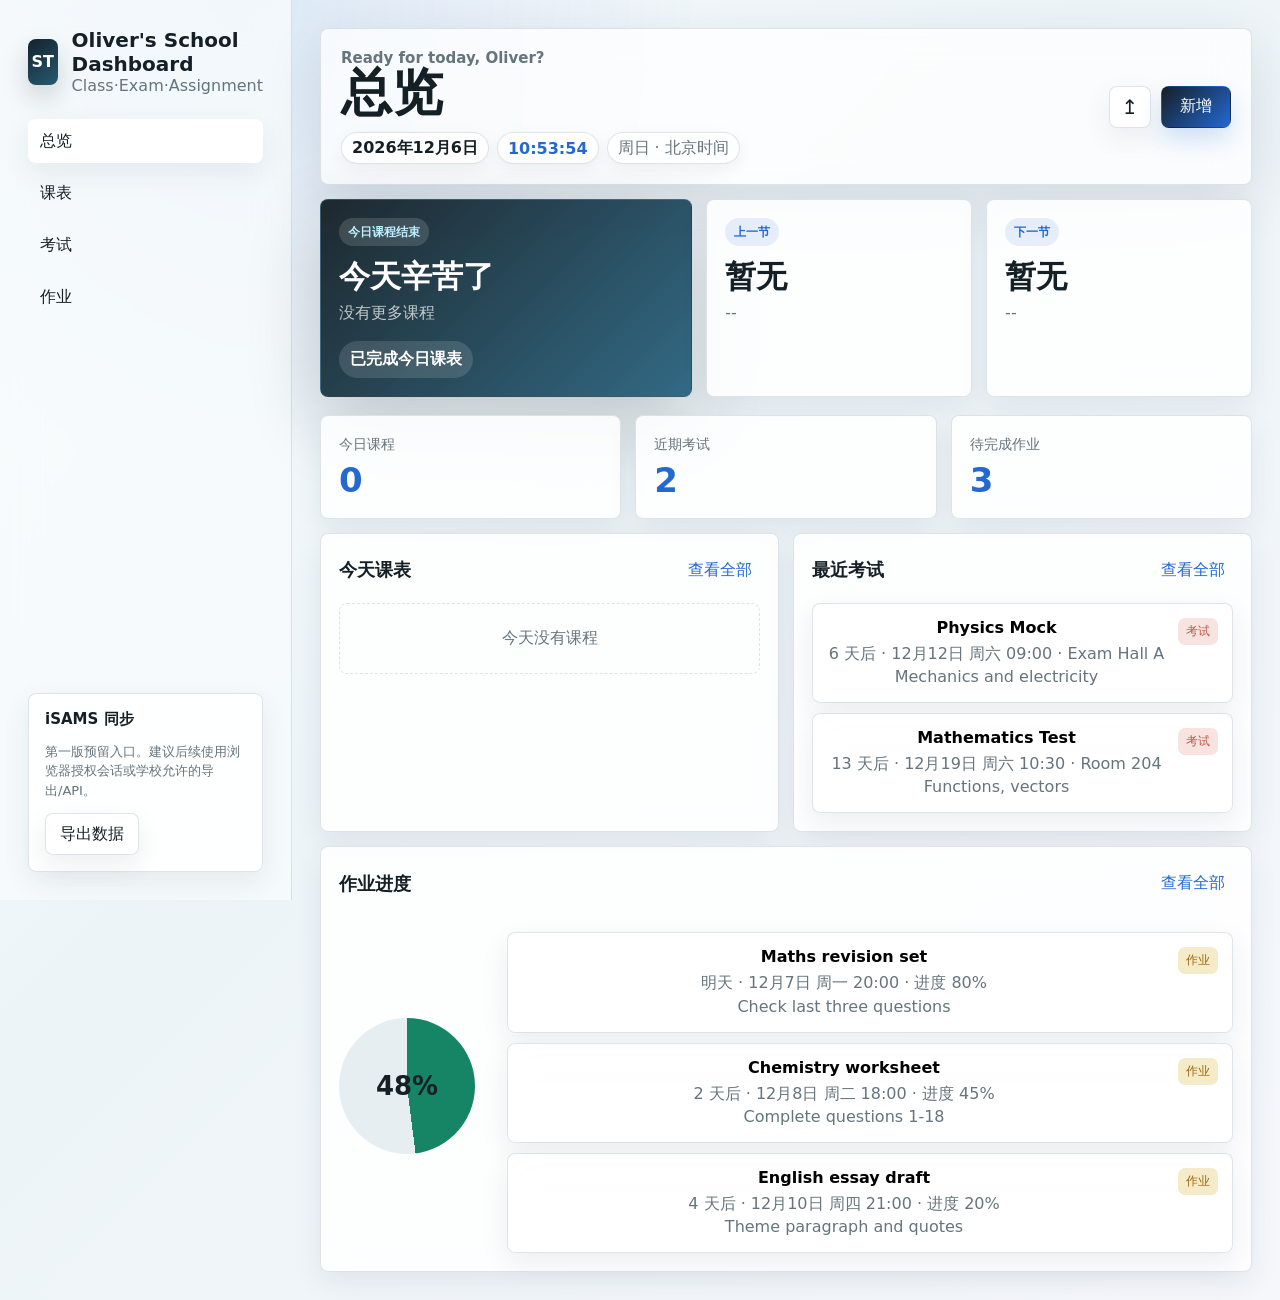
==== commit b3311e0e: "Add files via upload" ====
--- a/index.html
+++ b/index.html
@@ -1,258 +1,226 @@
 <!doctype html>
-<html lang="zh-CN" data-theme="dark">
-<head>
-  <meta charset="utf-8">
-  <meta name="viewport" content="width=device-width, initial-scale=1">
-  <meta name="author" content="Oliver Fan">
-  <meta name="description" content="UCS 晚会/音乐会场控工作指南，润色与可视化版本。">
-  <title>UCS 晚会 / 音乐会场控工作指南 · Oliver Fan</title>
-  <style>
-    :root {
-      --bg:#f5f7fb; --surface:#ffffff; --surface2:#edf2f8; --surface3:#e6edf6;
-      --border:rgba(17,34,58,.12); --border-hi:rgba(17,34,58,.22);
-      --text:#14243a; --dim:#617087; --blue:#155eef; --blue2:#0ea5a8;
-      --green:#0b8f68; --amber:#b86408; --red:#c63b48;
-      --blue-dim:rgba(21,94,239,.09); --green-dim:rgba(11,143,104,.09);
-      --amber-dim:rgba(184,100,8,.10); --red-dim:rgba(198,59,72,.09);
-      --shadow:0 18px 50px rgba(24,45,75,.10);
-      --sans:"SF Pro Display","PingFang SC","Hiragino Sans GB","Microsoft YaHei",sans-serif;
-      --mono:"SFMono-Regular","JetBrains Mono","Menlo","PingFang SC",monospace;
-    }
-    [data-theme="dark"] {
-      --bg:#07111f; --surface:#0d1a2b; --surface2:#122238; --surface3:#172b45;
-      --border:rgba(164,190,225,.13); --border-hi:rgba(164,190,225,.25);
-      --text:#e9f2ff; --dim:#91a5bf; --blue:#68a2ff; --blue2:#54d2c8;
-      --green:#58d7a9; --amber:#ffc062; --red:#ff7b89;
-      --blue-dim:rgba(104,162,255,.11); --green-dim:rgba(88,215,169,.10);
-      --amber-dim:rgba(255,192,98,.10); --red-dim:rgba(255,123,137,.10);
-      --shadow:0 22px 60px rgba(0,0,0,.30);
-    }
-    *{box-sizing:border-box}
-    html{scroll-behavior:smooth}
-    body{margin:0;background:var(--bg);color:var(--text);font-family:var(--sans);line-height:1.75;overflow-wrap:break-word;
-      background-image:linear-gradient(var(--border) 1px,transparent 1px),linear-gradient(90deg,var(--border) 1px,transparent 1px);
-      background-size:42px 42px;background-attachment:fixed}
-    body::before{content:"";position:fixed;inset:0;pointer-events:none;z-index:-1;background:
-      radial-gradient(circle at 82% 8%,var(--blue-dim),transparent 32%),radial-gradient(circle at 10% 45%,var(--green-dim),transparent 28%)}
-    a{color:var(--blue);text-decoration-thickness:1px;text-underline-offset:3px}
-    .watermark{position:fixed;inset:-10%;z-index:9999;pointer-events:none;display:grid;grid-template-columns:repeat(4,1fr);grid-auto-rows:160px;
-      transform:rotate(-24deg);opacity:.085;color:var(--text);font:700 14px/1 var(--mono);letter-spacing:2px;text-transform:uppercase;overflow:hidden}
-    .watermark span{display:grid;place-items:center;white-space:nowrap}
-    .shell{max-width:1370px;margin:auto;padding:0 34px 80px;display:grid;grid-template-columns:210px minmax(0,1fr);gap:48px}
-    .toc{position:sticky;top:22px;align-self:start;max-height:calc(100vh - 44px);overflow:auto;padding:24px 0;z-index:20}
-    .toc-title{font:700 10px/1.2 var(--mono);letter-spacing:2.4px;color:var(--dim);padding:0 10px 14px;border-bottom:1px solid var(--border);margin-bottom:10px}
-    .toc a{display:block;padding:7px 10px;margin:2px 0;border-left:2px solid transparent;border-radius:0 7px 7px 0;color:var(--dim);text-decoration:none;font-size:12px;line-height:1.35}
-    .toc a:hover,.toc a.active{color:var(--text);background:var(--blue-dim);border-left-color:var(--blue)}
-    .main{min-width:0}
-    .topbar{display:flex;justify-content:flex-end;padding:22px 0 2px;position:relative;z-index:50}
-    .theme{border:1px solid var(--border);background:var(--surface);color:var(--text);border-radius:999px;padding:8px 13px;font:600 11px var(--mono);cursor:pointer}
-    .hero{position:relative;overflow:hidden;margin:0 0 34px;padding:70px 64px 62px;background:linear-gradient(135deg,var(--surface),var(--surface2));border:1px solid var(--border);border-radius:28px;box-shadow:var(--shadow)}
-    .hero::after{content:"CTRL / SHOW / GO";position:absolute;right:-12px;bottom:-22px;font:800 clamp(48px,8vw,104px)/1 var(--mono);letter-spacing:-6px;color:var(--blue);opacity:.055;white-space:nowrap}
-    .eyebrow{font:700 11px/1 var(--mono);letter-spacing:2.6px;color:var(--blue);text-transform:uppercase;margin-bottom:20px}
-    h1{margin:0;max-width:850px;font-size:clamp(38px,5.5vw,72px);line-height:1.05;letter-spacing:-2.5px}
-    .hero-sub{margin:22px 0 0;max-width:760px;color:var(--dim);font-size:18px}
-    .hero-meta{display:flex;flex-wrap:wrap;gap:10px;margin-top:28px}
-    .chip{display:inline-flex;align-items:center;gap:7px;border:1px solid var(--border);background:var(--surface);border-radius:999px;padding:7px 11px;font:600 11px var(--mono);color:var(--dim)}
-    .chip::before{content:"";width:7px;height:7px;border-radius:50%;background:var(--blue)}
-    .quote{margin:26px 0 0;padding:18px 20px;border-left:3px solid var(--blue2);background:rgba(84,210,200,.07);border-radius:0 12px 12px 0;color:var(--text);font-size:15px}
-    section{scroll-margin-top:28px;margin:32px 0;padding:34px;background:var(--surface);border:1px solid var(--border);border-radius:22px;box-shadow:0 8px 24px rgba(0,0,0,.045)}
-    .sec-kicker{font:700 10px/1 var(--mono);letter-spacing:2px;color:var(--blue);text-transform:uppercase}
-    h2{margin:8px 0 22px;font-size:30px;line-height:1.2;letter-spacing:-.7px}
-    h3{margin:28px 0 12px;font-size:19px;line-height:1.3}
-    h4{margin:0 0 8px;font-size:15px}
-    p{margin:10px 0;color:var(--text)} .muted{color:var(--dim)}
-    .lead{font-size:17px;color:var(--dim);max-width:78ch}
-    .grid{display:grid;grid-template-columns:repeat(2,minmax(0,1fr));gap:16px}.grid>*{min-width:0}
-    .grid.three{grid-template-columns:repeat(3,minmax(0,1fr))}
-    .card{padding:20px;border:1px solid var(--border);background:var(--surface2);border-radius:15px}
-    .card-icon{display:grid;place-items:center;width:38px;height:38px;border-radius:11px;background:var(--blue-dim);color:var(--blue);margin-bottom:14px}
-    .card-icon svg{width:20px;height:20px;fill:none;stroke:currentColor;stroke-width:1.8;stroke-linecap:round;stroke-linejoin:round}
-    ul,ol{margin:10px 0;padding-left:1.45em}li{margin:7px 0;padding-left:.18em}li::marker{color:var(--blue)}
-    code,.mono{font-family:var(--mono)} code{font-size:.88em;color:var(--blue);background:var(--blue-dim);padding:2px 6px;border-radius:5px}
-    .callout{margin:18px 0;padding:16px 18px;border-radius:12px;border:1px solid var(--border);border-left:4px solid var(--blue);background:var(--blue-dim)}
-    .callout.warn{border-left-color:var(--amber);background:var(--amber-dim)}
-    .callout.danger{border-left-color:var(--red);background:var(--red-dim)}
-    .callout strong{display:block;margin-bottom:4px}
-    .table-wrap{overflow:auto;border:1px solid var(--border);border-radius:15px}
-    table{width:100%;border-collapse:collapse;font-size:13px;min-width:780px}
-    th{background:var(--surface3);padding:12px 14px;text-align:left;font:700 10px var(--mono);letter-spacing:1px;color:var(--dim);white-space:nowrap}
-    td{padding:13px 14px;border-top:1px solid var(--border);vertical-align:top}tbody tr:nth-child(even){background:var(--blue-dim)}
-    .yes{color:var(--green);font-weight:700}.no{color:var(--dim)}
-    .steps{counter-reset:step;display:grid;gap:12px}
-    .step{counter-increment:step;display:grid;grid-template-columns:46px 1fr;gap:16px;align-items:start;padding:18px;border:1px solid var(--border);border-radius:14px;background:var(--surface2)}
-    .step::before{content:counter(step,decimal-leading-zero);display:grid;place-items:center;width:42px;height:42px;border-radius:12px;background:var(--blue);color:white;font:800 12px var(--mono)}
-    .step p{color:var(--dim);font-size:14px;margin:4px 0}.step h4{font-size:16px}
-    .flow{display:grid;grid-template-columns:repeat(4,minmax(0,1fr));gap:26px 16px;margin-top:20px}
-    .flow-item{position:relative;padding:18px 16px;border:1px solid var(--border);background:var(--surface2);border-radius:14px;min-height:118px}
-    .flow-item:not(:nth-child(4n))::after{content:"→";position:absolute;right:-21px;top:42%;color:var(--blue);font:800 18px var(--mono)}
-    .flow-n{font:800 10px var(--mono);color:var(--blue);letter-spacing:1.5px}.flow-item p{font-size:13px;color:var(--dim);line-height:1.55}
-    .roles{display:grid;grid-template-columns:1fr 42px 1.2fr 42px 1fr;align-items:stretch;gap:8px}
-    .role-arrow{display:grid;place-items:center;color:var(--blue);font-size:22px}.role{padding:20px;border:1px solid var(--border);background:var(--surface2);border-radius:15px}
-    .role small{display:block;color:var(--dim);margin-top:8px;line-height:1.55}
-    .checklist{display:grid;grid-template-columns:repeat(2,minmax(0,1fr));gap:10px;margin-top:15px}
-    .check{padding:13px 14px 13px 42px;position:relative;background:var(--surface2);border:1px solid var(--border);border-radius:12px;font-size:14px}
-    .check::before{content:"✓";position:absolute;left:14px;top:12px;width:19px;height:19px;display:grid;place-items:center;border-radius:6px;background:var(--green-dim);color:var(--green);font-weight:800}
-    .showloop{display:grid;grid-template-columns:repeat(4,1fr);gap:12px;margin:18px 0}
-    .loop{padding:18px;border-top:3px solid var(--blue);background:var(--surface2);border-radius:9px 9px 14px 14px}.loop b{font-size:14px}.loop small{display:block;color:var(--dim);margin-top:6px;line-height:1.5}
-    .footer{text-align:center;color:var(--dim);padding:36px 20px;font-size:12px}.footer .sig{font:800 12px var(--mono);letter-spacing:2px;color:var(--blue);margin-bottom:8px}
-    .license{margin-top:22px;padding:16px;border:1px dashed var(--border-hi);border-radius:12px;color:var(--dim);font-size:12px}
-    @media(max-width:1040px){.shell{grid-template-columns:1fr;padding:0 22px 60px}.toc{position:sticky;top:0;display:flex;gap:4px;max-height:none;overflow-x:auto;background:var(--bg);border-bottom:1px solid var(--border);padding:10px 0;z-index:100}.toc-title{display:none}.toc a{white-space:nowrap;border-left:0;border-bottom:2px solid transparent;border-radius:6px}.toc a.active{border-left:0;border-bottom-color:var(--blue)}.hero{padding:52px 38px}.grid.three{grid-template-columns:1fr 1fr}.flow{grid-template-columns:repeat(2,1fr)}.flow-item:not(:nth-child(4n))::after{display:none}}
-    @media(max-width:700px){.shell{padding:0 14px 44px}.hero{padding:42px 24px;border-radius:19px}.hero-sub{font-size:16px}section{padding:23px;border-radius:17px}.grid,.grid.three,.checklist,.showloop{grid-template-columns:1fr}.roles{grid-template-columns:1fr}.role-arrow{transform:rotate(90deg)}.flow{grid-template-columns:1fr}.watermark{grid-template-columns:repeat(2,1fr)}h2{font-size:25px}}
-    @media print{
-      :root,[data-theme="dark"]{--bg:#fff;--surface:#fff;--surface2:#f5f8fc;--surface3:#edf2f8;--border:rgba(17,34,58,.14);--border-hi:rgba(17,34,58,.23);--text:#14243a;--dim:#5a6b82;--blue:#155eef;--blue2:#0b8f92;--green:#087b58;--amber:#a45604;--red:#b53240;--blue-dim:rgba(21,94,239,.07);--green-dim:rgba(11,143,104,.07);--amber-dim:rgba(184,100,8,.08);--red-dim:rgba(198,59,72,.07);--shadow:none}
-      @page{size:A4;margin:14mm 12mm 15mm}
-      body{background:#fff;background-image:none;font-size:10pt;-webkit-print-color-adjust:exact;print-color-adjust:exact}
-      .shell{display:block;max-width:none;padding:0}.toc,.topbar{display:none}.main{width:100%}
-      .hero{min-height:255mm;margin:0;padding:40mm 17mm 20mm;border-radius:0;border:0;box-shadow:none;page-break-after:always;display:flex;flex-direction:column;justify-content:center;background:linear-gradient(145deg,#f8fbff,#eaf1fb)}
-      h1{font-size:37pt;letter-spacing:-1.8pt}.hero-sub{font-size:13pt}.hero-meta{margin-top:18px}.quote{margin-top:24px}
-      section{box-shadow:none;border-radius:12px;padding:20px;margin:0 0 9mm;break-inside:auto;page-break-inside:auto}
-      section>h2,.sec-kicker{break-after:avoid}.card,.step,.callout,.table-wrap,.role,.flow-item,.loop,.check{break-inside:avoid}
-      .grid{gap:10px}.grid.three{grid-template-columns:repeat(3,1fr)}.flow{grid-template-columns:repeat(4,1fr);gap:12px}.flow-item:not(:nth-child(4n))::after{right:-10px}.roles{grid-template-columns:1fr 28px 1.2fr 28px 1fr}.showloop{grid-template-columns:repeat(4,1fr)}
-      .watermark{opacity:.07;grid-template-columns:repeat(3,1fr);grid-auto-rows:135px;font-size:10px}.theme{display:none}
-      .footer{padding:15mm 0 4mm}.license{break-inside:avoid}
-      a{color:inherit;text-decoration:none}
-    }
-  </style>
-</head>
-<body>
-  <div class="watermark" aria-hidden="true"></div>
-  <div class="shell">
-    <nav class="toc" id="toc" aria-label="目录">
-      <div class="toc-title">FIELD MANUAL / INDEX</div>
-      <a href="#intro">00 写在前面</a><a href="#toolkit">01 工具准备</a><a href="#types">02 活动分类</a>
-      <a href="#workflow">03 活动前流程</a><a href="#rehearsal">04 活动彩排</a><a href="#showday">05 正式表演日</a><a href="#closing">06 结语</a>
-    </nav>
-    <main class="main">
-      <div class="topbar"><button class="theme" type="button" onclick="toggleTheme()">LIGHT / DARK</button></div>
-      <header class="hero">
-        <div class="eyebrow">UCS · STAGE CONTROL FIELD MANUAL · V2.0</div>
-        <h1>晚会 / 音乐会<br>场控工作指南</h1>
-        <p class="hero-sub">从素材收集、软件配置到彩排协作与正式演出：一份让你少踩坑、稳稳守住最后一班岗的幕后操作手册。</p>
-        <div class="hero-meta"><span class="chip">Prepared by Oliver Fan</span><span class="chip">Updated 2026</span><span class="chip">Internal Field Guide</span></div>
-        <blockquote class="quote">舞台的光芒或许只在一刻，但真正的精彩，来自幕后每一份周密准备与毫厘不差的协作。祝你好运 🍀</blockquote>
-      </header>
-
-      <section id="intro">
-        <div class="sec-kicker">00 / PREFACE</div><h2>写在前面</h2>
-        <p class="lead">欢迎你翻开这份指南。它会带你快速入门领科晚会的场控管理工作，也会教你处理一些简单的软硬件——当然，还包括“人”——突发状况。</p>
-        <div class="callout"><strong>需要帮助？</strong>如果遇到文档没有覆盖的问题/你单纯没看懂，欢迎随时私信联系我：钉钉 <code>oliverfan0224</code>，微信 <code>OliverFan_0224</code>。</div>
-        <div class="grid three">
-          <div class="card"><div class="card-icon"><svg viewBox="0 0 24 24"><path d="M4 7h16M7 4v6M17 4v6M5 11h14v9H5z"/></svg></div><h4>先确认活动性质</h4><p class="muted">时间、地点、供应商参与情况，决定后续工作边界。</p></div>
-          <div class="card"><div class="card-icon"><svg viewBox="0 0 24 24"><path d="M5 4h14v16H5zM8 8h8M8 12h8M8 16h5"/></svg></div><h4>再锁定素材清单</h4><p class="muted">节目单是命名、收集、彩排与执行的唯一主线。</p></div>
-          <div class="card"><div class="card-icon"><svg viewBox="0 0 24 24"><path d="M12 3v10M8 9l4 4 4-4M5 17v3h14v-3"/></svg></div><h4>最后把风险前置</h4><p class="muted">该测的提前测，该关的软件提前关。正式日不适合临场发明。</p></div>
+<html lang="zh-CN">
+  <head>
+    <meta charset="utf-8" />
+    <meta name="viewport" content="width=device-width, initial-scale=1, viewport-fit=cover" />
+    <meta name="theme-color" content="#eef4f8" />
+    <title>Oliver's School Dashboard</title>
+    <link rel="manifest" href="./manifest.webmanifest" />
+    <link rel="stylesheet" href="./styles.css?v=2" />
+  </head>
+  <body>
+    <main class="shell">
+      <aside class="sidebar" aria-label="学习终端导航">
+        <div class="brand">
+          <div class="brand-mark">ST</div>
+          <div>
+            <h1>Oliver's School Dashboard</h1>
+            <p>Class·Exam·Assignment</p>
+          </div>
         </div>
+
+        <nav class="nav" aria-label="视图">
+          <button class="nav-item is-active" data-view="dashboard" type="button">总览</button>
+          <button class="nav-item" data-view="timetable" type="button">课表</button>
+          <button class="nav-item" data-view="exams" type="button">考试</button>
+          <button class="nav-item" data-view="tasks" type="button">作业</button>
+        </nav>
+
+        <section class="sync-panel">
+          <div>
+            <h2>iSAMS 同步</h2>
+            <p>第一版预留入口。建议后续使用浏览器授权会话或学校允许的导出/API。</p>
+          </div>
+          <button class="secondary-button" id="exportData" type="button">导出数据</button>
+        </section>
+      </aside>
+
+      <section class="workspace">
+        <header class="topbar">
+          <div class="topbar-main">
+            <p class="greeting" id="greetingLabel">Welcome back, Oliver.</p>
+            <h2 id="viewTitle">总览</h2>
+            <div class="date-strip" aria-label="北京时间">
+              <strong id="beijingDate">北京时间</strong>
+              <span id="beijingTime">--:--:--</span>
+              <span id="todayLabel">今天</span>
+            </div>
+          </div>
+          <div class="topbar-actions">
+            <button class="icon-button" id="importData" type="button" title="导入数据" aria-label="导入数据">↥</button>
+            <button class="primary-button" id="quickAdd" type="button">新增</button>
+          </div>
+        </header>
+
+        <section class="now-panel" aria-label="当前课程状态">
+          <article class="now-card primary-status">
+            <span class="status-label" id="statusLabel">当前状态</span>
+            <strong id="currentCourse">加载中</strong>
+            <p id="currentCourseMeta">正在读取北京时间和今日课表</p>
+            <div class="countdown" id="countdownLabel">--</div>
+          </article>
+          <article class="now-card">
+            <span class="status-label">上一节</span>
+            <strong id="previousCourse">暂无</strong>
+            <p id="previousCourseMeta">--</p>
+          </article>
+          <article class="now-card">
+            <span class="status-label">下一节</span>
+            <strong id="nextCourse">暂无</strong>
+            <p id="nextCourseMeta">--</p>
+          </article>
+        </section>
+
+        <section class="view is-visible" id="dashboardView" aria-labelledby="viewTitle">
+          <div class="metrics">
+            <article class="metric">
+              <span>今日课程</span>
+              <strong id="metricClasses">0</strong>
+            </article>
+            <article class="metric">
+              <span>近期考试</span>
+              <strong id="metricExams">0</strong>
+            </article>
+            <article class="metric">
+              <span>待完成作业</span>
+              <strong id="metricTasks">0</strong>
+            </article>
+          </div>
+
+          <div class="dashboard-grid">
+            <section class="panel">
+              <div class="panel-header">
+                <h3>今天课表</h3>
+                <button class="text-button" data-view-shortcut="timetable" type="button">查看全部</button>
+              </div>
+              <div class="stack" id="todaySchedule"></div>
+            </section>
+
+            <section class="panel">
+              <div class="panel-header">
+                <h3>最近考试</h3>
+                <button class="text-button" data-view-shortcut="exams" type="button">查看全部</button>
+              </div>
+              <div class="stack" id="upcomingExams"></div>
+            </section>
+
+            <section class="panel wide">
+              <div class="panel-header">
+                <h3>作业进度</h3>
+                <button class="text-button" data-view-shortcut="tasks" type="button">查看全部</button>
+              </div>
+              <div class="progress-row">
+                <div class="progress-ring" id="progressRing" aria-label="作业完成率">0%</div>
+                <div class="stack" id="taskPreview"></div>
+              </div>
+            </section>
+          </div>
+        </section>
+
+        <section class="view" id="timetableView">
+          <div class="section-tools">
+            <div class="segmented" id="dayTabs" aria-label="星期筛选"></div>
+            <button class="secondary-button" data-add="class" type="button">新增课程</button>
+          </div>
+          <div class="timetable" id="timetableGrid"></div>
+        </section>
+
+        <section class="view" id="examsView">
+          <div class="section-tools">
+            <div class="search-wrap">
+              <span>⌕</span>
+              <input id="examSearch" type="search" placeholder="搜索科目或地点" />
+            </div>
+            <button class="secondary-button" data-add="exam" type="button">新增考试</button>
+          </div>
+          <div class="list" id="examList"></div>
+        </section>
+
+        <section class="view" id="tasksView">
+          <div class="section-tools">
+            <div class="segmented" id="taskFilters" aria-label="作业筛选">
+              <button class="is-active" data-task-filter="open" type="button">进行中</button>
+              <button data-task-filter="all" type="button">全部</button>
+              <button data-task-filter="done" type="button">已完成</button>
+            </div>
+            <button class="secondary-button" data-add="task" type="button">新增作业</button>
+          </div>
+          <div class="list" id="taskList"></div>
+        </section>
       </section>
-
-      <section id="toolkit">
-        <div class="sec-kicker">01 / TOOLKIT</div><h2>工具准备</h2>
-        <p class="lead">一场晚会的场控工作，通常需要一套相对固定的软硬件。建议把它们长期放进包里，<del>方便加班</del> 免得前一晚检查发现没有，还要四处借。</p>
-        <div class="grid">
-          <div class="card"><h3 style="margin-top:0">硬件 · 设备</h3><ul><li>一台功能正常、内存充足的 MacBook，建议 M1 芯片及以上。学校里没正式用过 Windows；如果你坚持尝试，请自行承担风险。</li><li>一台能查看节目单、也能紧急摇人的设备：手机或 iPad。</li></ul></div>
-          <div class="card"><h3 style="margin-top:0">配件 · 补给</h3><ul><li>Type-C 充电线：演出软件电量消耗大，万一演到一半黑屏关机那你完了。</li><li>带HDMI接口的拓展坞：用于连接HDMI接口，千万！千万！千万不要在演出中使用AirPlay连接大屏，除非你想被节目负责人骂死。若电脑耳机孔无法使用，拓展坞最好自带音频口。</li><li>湿纸巾：中餐厅控台蛮脏的，尘螨过敏的人可能擦一擦顺便安抚机魂。</li></ul></div>
+    </main>
+
+    <dialog class="modal" id="entryModal">
+      <form method="dialog" id="entryForm">
+        <header class="modal-header">
+          <h3 id="modalTitle">新增</h3>
+          <button class="icon-button" value="cancel" type="submit" aria-label="关闭">×</button>
+        </header>
+
+        <label>
+          类型
+          <select id="entryType">
+            <option value="class">课程</option>
+            <option value="exam">考试</option>
+            <option value="task">作业</option>
+          </select>
+        </label>
+
+        <div class="form-grid">
+          <label>
+            科目
+            <input id="subject" required placeholder="例如 Mathematics" />
+          </label>
+          <label>
+            地点
+            <input id="location" placeholder="教室 / 考场 / 线上" />
+          </label>
+          <label class="class-only">
+            星期
+            <select id="day">
+              <option value="1">周一</option>
+              <option value="2">周二</option>
+              <option value="3">周三</option>
+              <option value="4">周四</option>
+              <option value="5">周五</option>
+              <option value="6">周六</option>
+              <option value="0">周日</option>
+            </select>
+          </label>
+          <label class="class-only">
+            时间
+            <input id="time" placeholder="08:30-09:20" />
+          </label>
+          <label class="dated-only">
+            日期
+            <input id="date" type="date" />
+          </label>
+          <label class="dated-only">
+            截止/开始时间
+            <input id="dueTime" type="time" />
+          </label>
+          <label class="task-only">
+            进度
+            <input id="progress" type="range" min="0" max="100" step="5" value="0" />
+          </label>
         </div>
-        <h3>软件站（具体使用教程可能会出，看我心情，急用私我）</h3>
-        <div class="grid three">
-          <div class="card"><span class="mono yes">VIDEO</span><h4>OBS Studio</h4><p class="muted">视频播放、场景切换与大屏输出利器。</p></div>
-          <div class="card"><span class="mono yes">AUDIO</span><h4>Farrago / QLab</h4><p class="muted">Farrago 推荐且稳定；QLab 适合已经熟练的人。</p></div>
-          <div class="card"><span class="mono yes">COMMS</span><h4>钉钉 / 微信</h4><p class="muted">用于对接素材、确认变更，以及紧急摇人。</p></div>
-        </div>
-        <div class="callout warn"><strong>经验之谈！</strong>为防止表演时电脑出现 <bold>奇奇怪怪的卡顿<bold>，请关闭除多媒体操控软件以外的其他应用，尤其是<bold>钉钉和微信<bold>。它们负责摇人没问题，但请使用手机隔离风险。</div>
-        <div class="checklist"><div class="check">电源&充电状态正常</div><div class="check">HDMI&音频接口接上且可用</div><div class="check">素材已逐个打开测试</div><div class="check">手边有纸质/手机节目单</div></div>
-      </section>
-
-      <section id="types">
-        <div class="sec-kicker">02 / EVENT MAP</div><h2>晚会分类</h2>
-        <p class="lead">接到任务后，先确认活动性质：时间、地点、是否有校外供应商，以及需要准备哪些多媒体形式。下面这张表，能让你在开工前迅速划清责任边界。</p>
-        <div class="table-wrap"><table>
-          <thead><tr><th>活动</th><th>场地 / 时间</th><th>音频背景</th><th>视频背景</th><th>灯光操控</th><th>现场设备</th><th>供应商</th></tr></thead>
-          <tbody>
-            <tr><td><b>新生晚会 / 校内多数晚会</b></td><td>校内 · 中餐厅<br>通常 18:00-19:30</td><td class="yes">需要</td><td class="yes">需要</td><td class="yes">需要</td><td>手持 ×4、耳麦、顶灯、音响、大屏 3840×2160</td><td class="no">无</td></tr>
-            <tr><td><b>春季音乐会</b></td><td>校外 · 音乐剧场<br>时间不定</td><td class="yes">需要</td><td class="no">不需要</td><td class="no">不负责</td><td>供应商收音设备、音响</td><td>有：音响控制、灯光</td></tr>
-            <tr><td><b>校园歌手大赛</b></td><td>报告厅 / 中餐厅<br>通常周三晚</td><td class="yes">需要</td><td class="yes">需要</td><td>报告厅不负责<br>中餐厅需要</td><td>供应商收音设备、音响</td><td>决赛有：音响、灯光、大屏</td></tr>
-            <tr><td><b>圣诞 Talent Show</b></td><td>校外 · 大剧场<br>12 月中旬</td><td class="yes">需要</td><td class="yes">需要</td><td class="yes">需要</td><td>供应商收音、音响、灯光、复合大屏</td><td>有：音响、灯光、屏幕切换</td></tr>
-          </tbody>
-        </table></div>
-        <div class="callout"><strong>一句话判断法</strong>校内活动通常自己控得更多；校外大剧场通常由供应商操作设备，你负责把“什么时候做什么”说清楚，并盯住整体协作。</div>
-      </section>
-
-      <section id="workflow">
-        <div class="sec-kicker">03 / PRE-PRODUCTION</div><h2>活动前：把混乱消灭在开场之前</h2>
-        <p class="lead">确认活动性质后，就可以开始准备。越早把人、节目单、素材和命名规则串起来，正式日就越像执行任务，而不是现场拆盲盒。</p>
-        <div class="flow" aria-label="活动前流程图">
-          <div class="flow-item"><span class="flow-n">STEP 01</span><h4>进入工作群</h4><p>连接活动工作人员与节目负责人。</p></div>
-          <div class="flow-item"><span class="flow-n">STEP 02</span><h4>获取节目单</h4><p>锁定序号、节目名和节目类型。</p></div>
-          <div class="flow-item"><span class="flow-n">STEP 03</span><h4>发布收集问卷</h4><p>明确格式、入口与截止时间。</p></div>
-          <div class="flow-item"><span class="flow-n">STEP 04</span><h4>处理与命名</h4><p>建立活动文件夹，统一素材命名。</p></div>
-          <div class="flow-item"><span class="flow-n">STEP 05</span><h4>配置软件</h4><p>将视频、音频素材放入对应软件。</p></div>
-          <div class="flow-item"><span class="flow-n">STEP 06</span><h4>逐个测试</h4><p>确认有声、有画、不掉帧。</p></div>
-          <div class="flow-item"><span class="flow-n">STEP 07</span><h4>准备暖场歌单</h4><p>终于到了展示歌品的环节。</p></div>
-          <div class="flow-item"><span class="flow-n">STEP 08</span><h4>冻结版本</h4><p>带着稳定版本进入彩排。</p></div>
-        </div>
-        <div class="steps" style="margin-top:28px">
-          <div class="step"><div><h4>加入活动工作人员群与节目负责人群</h4><p>筹备初期就进入相关工作群，能让你直接对接素材负责人和其他工作人员；一旦出问题，也能第一时间找到对应的人。</p></div></div>
-          <div class="step"><div><h4>获取节目单 / 顺序列表</h4><p>每场晚会通常都会有节目流程表，它决定你的工作顺序和素材命名方式。请尽早向活动负责人获取，工作群置顶文件也值得先翻一遍。</p><p>至少提取三项：<code>节目序号</code>、<code>节目名</code>、<code>节目类型</code>。</p></div></div>
-          <div class="step"><div><h4>创建素材收集问卷</h4><p>节目负责人群成员到齐后，尽快发布问卷和说明，为各节目预留足够准备时间。务必写清素材选项、文件格式、提交链接与截止时间。为了给自己留条活路，建议把截止日期设在活动前 3-5 天。</p></div></div>
-          <div class="step"><div><h4>素材处理与统一命名</h4><p>为每次活动创建独立文件夹，格式建议为 <code>活动日期-活动名</code>，例如 <code>1216-Talent Show</code>。从问卷后台下载后，按 <code>节目序号-节目名-素材形式</code> 命名，例如 <code>1-难忘今宵-BG</code> 或 <code>1-难忘今宵-BGM</code>；活动主背景单独命名为 <code>Main BG</code>。</p><p>如果节目只有一种素材，素材形式可以不写——规则是为了防错，不是为了给文件名写论文。</p></div></div>
-          <div class="step"><div><h4>配置 OBS 与 Farrago</h4><p>具体软件操作这里不展开，但有一条不能省：彩排前，必须在自己的电脑上把每个素材完整打开一次，确认有声音、画面正常、播放不卡顿。</p></div></div>
-          <div class="step"><div><h4>准备暖场歌单</h4><p>这是我最喜欢的环节，终于可以展示歌品了。建议平时就维护一份稳定的暖场 playlist；如果需要参考，可使用原文中的 Apple Music “BGM Prepick” 歌单。</p></div></div>
-        </div>
-        <div class="callout danger"><strong>数据安全提醒</strong>节目单、问卷截图和节目素材可能包含个人或内部信息。传递文件时请确认对象与权限，公开演示或分享文档前务必完成脱敏。</div>
-      </section>
-
-      <section id="rehearsal">
-        <div class="sec-kicker">04 / REHEARSAL</div><h2>活动彩排：第一次把方案接到真实舞台上</h2>
-        <p class="lead">活动前 1-7 天通常会安排大、小彩排。这是第一次能在现场测试素材与设备的机会。请利用所有串场和空场时间，尽快完成全量素材测试，并与供应商确认灯光、音响和屏幕配置。</p>
-        <h3>供应商协作图</h3>
-        <div class="roles">
-          <div class="role"><span class="mono muted">INPUT</span><h4>策划 / 节目负责人</h4><small>提供节目单、舞台效果诉求、素材与变更信息。</small></div>
-          <div class="role-arrow">→</div>
-          <div class="role" style="border-color:var(--blue);background:var(--blue-dim)"><span class="mono yes">CONTROL HUB</span><h4>你 · 场控</h4><small>翻译需求、统一指令、盯紧时机，把设备与舞台效果串成一个完整执行链。</small></div>
-          <div class="role-arrow">→</div>
-          <div class="role"><span class="mono muted">OUTPUT</span><h4>音响 / 灯光 / 屏幕</h4><small>按指令完成调音、编灯、素材加载与屏幕切换。</small></div>
-        </div>
-        <div class="grid three" style="margin-top:18px">
-          <div class="card"><h4>音响老师</h4><p class="muted">通常很有自己的专业追求，不用过度干预。告诉他需要几支话筒，并预留调音时间即可。记得提前说明电脑音频输入需求，他会提供耳机口音频线。</p></div>
-          <div class="card"><h4>灯光老师</h4><p class="muted">需要节目单来命名灯光素材。彩排时最好把每个节目音频播放一遍，方便完成编灯。开关灯、面光和节目修改需求，都要单独确认。</p></div>
-          <div class="card"><h4>屏幕老师</h4><p class="muted">通常离你最近，也通常比较好沟通。把已命名的素材拷给他，协助配置每个“景”，并由你发出屏幕切换及音视频协作指令。</p></div>
-        </div>
-        <div class="callout warn"><strong>彩排后的版本纪律</strong>为保证稳定，理论上彩排开始后不再修改节目素材。如果节目负责人或老师坚持调整，请先评估自己的时间与精力：优先把设备调通，有余力再帮他们改。善良可以，但别把主线任务弄丢。</div>
-        <div class="checklist"><div class="check">所有素材已在现场完整测试</div><div class="check">电脑音频已接入音响系统</div><div class="check">灯光已按节目单建立编号</div><div class="check">屏幕素材已拷贝并建立场景</div><div class="check">切换指令与责任人已确认</div><div class="check">最终素材版本已冻结</div></div>
-      </section>
-
-      <section id="showday">
-        <div class="sec-kicker">05 / SHOW DAY</div><h2>正式表演日：稳住，然后执行</h2>
-        <p class="lead">如果前面的工作都顺利完成，正式日原则上不应再出现新的工作内容。你只需要按照彩排版本执行，并提前关闭 Mac 上除多媒体操控以外的其他软件——这是避免设备临场抽风最稳妥的方法。</p>
-        <div class="showloop" aria-label="正式演出执行循环">
-          <div class="loop"><b>01 · 看节目单</b><small>确认当前节目与下一节目，保持提前量。</small></div>
-          <div class="loop"><b>02 · 听统一指令</b><small>不要凭感觉抢操作，先确认时机。</small></div>
-          <div class="loop"><b>03 · 执行切换</b><small>音频、视频、屏幕与灯光按彩排方案落地。</small></div>
-          <div class="loop"><b>04 · 复位并预备</b><small>确认输出状态，立即准备下一节目。</small></div>
-        </div>
-        <h3>遇到突发状况时</h3>
-        <div class="grid">
-          <div class="card"><h4>主持人没开话筒</h4><p class="muted">迅速通过既定沟通链路提醒对应人员；不要在多条群里同时制造第二场混乱。</p></div>
-          <div class="card"><h4>设备出现故障</h4><p class="muted">先判断影响范围，再选择恢复、降级或跳过。能保住演出连续性，就不要为追求完美把全场停住。</p></div>
-          <div class="card"><h4>临时要求换素材</h4><p class="muted">确认是否真的来得及、安全且必要。正式日以稳定为第一优先级。</p></div>
-          <div class="card"><h4>自己开始慌了</h4><p class="muted">先呼吸，再处理。突发情况无法完全避免；保持情绪稳定，做力所能及的正确动作就好。</p></div>
-        </div>
-        <div class="callout"><strong>现场原则</strong>稳定优先于炫技，统一指令优先于个人判断，演出连续性优先于局部完美。</div>
-      </section>
-
-      <section id="closing">
-        <div class="sec-kicker">06 / CLOSING NOTE</div><h2>结语</h2>
-        <p class="lead">以上，是我在一年半工作中总结出的流程与小秘诀。希望它们能让你少走一些弯路，更快上手这份工作。</p>
-        <p>受篇幅限制，很多控台操作细节与软件配置并未在这里展开。如果你遇到具体问题，欢迎随时联系我，钉钉号在文档最上方。</p>
-        <blockquote class="quote">一个个成功收工的晚会背后，是众多岗位工作人员的齐心协力。场控更像是在最后站好一班岗，让前期策划与场务的努力，以更完整、更漂亮的状态呈现在观众面前。希望你也能感受到这份工作带来的成就感与乐趣。祝好运 🍀</blockquote>
-        <div class="license"><b>CC License</b><br>《UCS 晚会 / 音乐会场控工作指南》© 2026 Oliver Fan，采用 CC BY-NC-SA 4.0 许可协议。<br>本润色版保留原文核心信息与轻松语气，并增加排版、流程图与执行清单。</div>
-      </section>
-      <footer class="footer"><div class="sig">PREPARED BY OLIVER FAN</div><div>UCS Stage Control Field Manual · Polished Edition · 2026</div><div>水印用于标识来源与提高盗用成本；系统级截图无法由 HTML 或 PDF 完全阻止。</div></footer>
-    </main>
-  </div>
-  <script>
-    const wm=document.querySelector('.watermark');for(let i=0;i<48;i++){const s=document.createElement('span');s.textContent='Prepared By Oliver Fan';wm.appendChild(s)}
-    function toggleTheme(){const root=document.documentElement;root.dataset.theme=root.dataset.theme==='dark'?'light':'dark'}
-    const links=[...document.querySelectorAll('.toc a')];const sections=links.map(a=>({a,el:document.querySelector(a.getAttribute('href'))})).filter(x=>x.el);
-    const ob=new IntersectionObserver(es=>{for(const e of es){if(e.isIntersecting){links.forEach(a=>a.classList.remove('active'));const x=sections.find(x=>x.el===e.target);if(x)x.a.classList.add('active')}}},{rootMargin:'-12% 0px -78% 0px'});sections.forEach(x=>ob.observe(x.el));
-  </script>
-</body>
+
+        <label>
+          备注
+          <textarea id="notes" rows="4" placeholder="范围、要求、复习重点等"></textarea>
+        </label>
+
+        <footer class="modal-actions">
+          <button class="danger-button" id="deleteEntry" type="button">删除</button>
+          <div>
+            <button class="secondary-button" value="cancel" type="submit">取消</button>
+            <button class="primary-button" id="saveEntry" value="default" type="submit">保存</button>
+          </div>
+        </footer>
+      </form>
+    </dialog>
+
+    <input class="hidden-file" id="fileInput" type="file" accept="application/json" />
+    <script src="./app.js?v=3"></script>
+  </body>
 </html>
--- a/styles.css
+++ b/styles.css
@@ -0,0 +1,724 @@
+:root {
+  color-scheme: light;
+  --paper: #eef4f8;
+  --surface: rgba(255, 255, 255, 0.86);
+  --surface-strong: #ffffff;
+  --ink: #152026;
+  --muted: #65747d;
+  --line: rgba(113, 134, 145, 0.22);
+  --green: #168566;
+  --green-2: #dff5ed;
+  --blue: #2468d2;
+  --blue-2: #e5eefc;
+  --cyan: #12a5c3;
+  --cyan-2: #def6fb;
+  --coral: #c3544b;
+  --coral-2: #f7e4e1;
+  --amber: #9a6a12;
+  --amber-2: #f5ebc8;
+  --shadow: 0 18px 54px rgba(31, 47, 58, 0.13);
+  --soft-shadow: 0 10px 28px rgba(31, 47, 58, 0.08);
+}
+
+* {
+  box-sizing: border-box;
+}
+
+html {
+  min-height: 100%;
+  background: var(--paper);
+}
+
+body {
+  min-height: 100vh;
+  margin: 0;
+  color: var(--ink);
+  font-family: Inter, ui-sans-serif, system-ui, -apple-system, BlinkMacSystemFont, "Segoe UI", sans-serif;
+  background:
+    radial-gradient(circle at 18% 0%, rgba(36, 104, 210, 0.12), transparent 28%),
+    linear-gradient(135deg, #f8fbfd 0%, #edf4f8 42%, #f5f7fb 100%);
+}
+
+button,
+input,
+select,
+textarea {
+  font: inherit;
+}
+
+button {
+  cursor: pointer;
+}
+
+.shell {
+  display: grid;
+  grid-template-columns: 292px minmax(0, 1fr);
+  min-height: 100vh;
+}
+
+.sidebar {
+  position: sticky;
+  top: 0;
+  display: flex;
+  flex-direction: column;
+  gap: 24px;
+  height: 100vh;
+  padding: 28px;
+  background: rgba(248, 251, 253, 0.78);
+  backdrop-filter: blur(18px);
+  border-right: 1px solid var(--line);
+}
+
+.brand {
+  display: flex;
+  align-items: center;
+  gap: 14px;
+}
+
+.brand-mark {
+  display: grid;
+  place-items: center;
+  width: 46px;
+  height: 46px;
+  border-radius: 8px;
+  background: linear-gradient(145deg, #14222b, #275a71);
+  color: white;
+  font-weight: 800;
+  letter-spacing: 0;
+  box-shadow: 0 12px 26px rgba(21, 32, 38, 0.18);
+}
+
+.brand h1,
+.brand p,
+.topbar h2,
+.topbar p,
+.panel h3,
+.sync-panel h2 {
+  margin: 0;
+}
+
+.brand h1 {
+  font-size: 20px;
+}
+
+.brand p,
+.sync-panel p,
+.greeting,
+.date-strip {
+  color: var(--muted);
+}
+
+.nav {
+  display: grid;
+  gap: 8px;
+}
+
+.nav-item,
+.segmented button,
+.text-button {
+  border: 0;
+  background: transparent;
+  color: var(--muted);
+}
+
+.nav-item {
+  width: 100%;
+  min-height: 44px;
+  padding: 0 12px;
+  border-radius: 8px;
+  text-align: left;
+  color: var(--ink);
+}
+
+.nav-item.is-active {
+  background: var(--surface-strong);
+  box-shadow: var(--soft-shadow);
+}
+
+.sync-panel {
+  margin-top: auto;
+  padding: 16px;
+  border: 1px solid var(--line);
+  border-radius: 8px;
+  background: var(--surface);
+  box-shadow: var(--soft-shadow);
+}
+
+.sync-panel h2 {
+  font-size: 15px;
+}
+
+.sync-panel p {
+  font-size: 13px;
+  line-height: 1.5;
+}
+
+.workspace {
+  min-width: 0;
+  padding: 28px;
+}
+
+.topbar,
+.section-tools,
+.panel-header,
+.modal-header,
+.modal-actions {
+  display: flex;
+  align-items: center;
+  justify-content: space-between;
+  gap: 16px;
+}
+
+.topbar {
+  margin-bottom: 14px;
+  padding: 20px;
+  border: 1px solid var(--line);
+  border-radius: 8px;
+  background: rgba(255, 255, 255, 0.74);
+  box-shadow: var(--shadow);
+  backdrop-filter: blur(18px);
+}
+
+.topbar-main {
+  min-width: 0;
+}
+
+.greeting {
+  margin: 0 0 8px;
+  font-size: 15px;
+  font-weight: 700;
+}
+
+.topbar h2 {
+  font-size: clamp(34px, 4vw, 54px);
+  line-height: 1;
+  letter-spacing: 0;
+}
+
+.date-strip {
+  display: flex;
+  flex-wrap: wrap;
+  align-items: center;
+  gap: 8px;
+  margin-top: 14px;
+}
+
+.date-strip strong,
+.date-strip span {
+  display: inline-flex;
+  align-items: center;
+  min-height: 32px;
+  padding: 0 10px;
+  border: 1px solid var(--line);
+  border-radius: 999px;
+  background: rgba(255, 255, 255, 0.72);
+  box-shadow: 0 5px 16px rgba(31, 47, 58, 0.06);
+}
+
+.date-strip strong {
+  color: var(--ink);
+}
+
+.date-strip #beijingTime {
+  color: var(--blue);
+  font-variant-numeric: tabular-nums;
+  font-weight: 800;
+}
+
+.topbar-actions {
+  display: flex;
+  align-items: center;
+  gap: 10px;
+}
+
+.primary-button,
+.secondary-button,
+.danger-button,
+.icon-button {
+  min-height: 42px;
+  border-radius: 8px;
+  border: 1px solid transparent;
+}
+
+.primary-button {
+  padding: 0 18px;
+  background: linear-gradient(135deg, var(--ink), #2468d2);
+  color: white;
+  box-shadow: 0 12px 24px rgba(36, 104, 210, 0.2);
+}
+
+.secondary-button {
+  padding: 0 14px;
+  border-color: var(--line);
+  background: var(--surface-strong);
+  color: var(--ink);
+  box-shadow: var(--soft-shadow);
+}
+
+.danger-button {
+  padding: 0 14px;
+  border-color: #f0c4bf;
+  background: var(--coral-2);
+  color: #8f332a;
+}
+
+.icon-button {
+  display: grid;
+  place-items: center;
+  width: 42px;
+  padding: 0;
+  border-color: var(--line);
+  background: var(--surface-strong);
+  color: var(--ink);
+  font-size: 20px;
+  box-shadow: var(--soft-shadow);
+}
+
+.now-panel {
+  display: grid;
+  grid-template-columns: 1.4fr 1fr 1fr;
+  gap: 14px;
+  margin-bottom: 18px;
+}
+
+.now-card {
+  min-height: 150px;
+  padding: 18px;
+  border: 1px solid var(--line);
+  border-radius: 8px;
+  background: var(--surface);
+  box-shadow: var(--soft-shadow);
+  backdrop-filter: blur(18px);
+}
+
+.now-card.primary-status {
+  background: linear-gradient(135deg, rgba(21, 32, 38, 0.96), rgba(34, 93, 122, 0.92));
+  color: white;
+  box-shadow: 0 24px 70px rgba(21, 32, 38, 0.22);
+}
+
+.status-label {
+  display: inline-flex;
+  min-height: 28px;
+  align-items: center;
+  padding: 0 9px;
+  border-radius: 999px;
+  background: rgba(36, 104, 210, 0.1);
+  color: var(--blue);
+  font-size: 12px;
+  font-weight: 800;
+}
+
+.primary-status .status-label {
+  background: rgba(255, 255, 255, 0.14);
+  color: #bdefff;
+}
+
+.now-card strong {
+  display: block;
+  margin-top: 14px;
+  font-size: clamp(20px, 2.4vw, 32px);
+  line-height: 1.08;
+}
+
+.now-card p {
+  margin: 8px 0 0;
+  color: var(--muted);
+  line-height: 1.45;
+}
+
+.primary-status p {
+  color: rgba(255, 255, 255, 0.72);
+}
+
+.countdown {
+  width: fit-content;
+  margin-top: 16px;
+  padding: 8px 11px;
+  border-radius: 999px;
+  background: rgba(255, 255, 255, 0.13);
+  color: white;
+  font-weight: 800;
+  font-variant-numeric: tabular-nums;
+}
+
+.view {
+  display: none;
+}
+
+.view.is-visible {
+  display: block;
+}
+
+.metrics {
+  display: grid;
+  grid-template-columns: repeat(3, minmax(0, 1fr));
+  gap: 14px;
+  margin-bottom: 14px;
+}
+
+.metric,
+.panel,
+.item {
+  border: 1px solid var(--line);
+  border-radius: 8px;
+  background: var(--surface);
+  box-shadow: var(--soft-shadow);
+  backdrop-filter: blur(16px);
+}
+
+.metric {
+  padding: 18px;
+}
+
+.metric span {
+  color: var(--muted);
+  font-size: 14px;
+}
+
+.metric strong {
+  display: block;
+  margin-top: 6px;
+  font-size: 34px;
+  color: var(--blue);
+}
+
+.dashboard-grid {
+  display: grid;
+  grid-template-columns: repeat(2, minmax(0, 1fr));
+  gap: 14px;
+}
+
+.panel {
+  padding: 18px;
+}
+
+.panel.wide {
+  grid-column: 1 / -1;
+}
+
+.panel h3 {
+  font-size: 18px;
+}
+
+.text-button {
+  padding: 8px;
+  color: var(--blue);
+}
+
+.stack,
+.list {
+  display: grid;
+  gap: 10px;
+}
+
+.panel .stack {
+  margin-top: 14px;
+}
+
+.item {
+  display: grid;
+  grid-template-columns: minmax(0, 1fr) auto;
+  gap: 12px;
+  padding: 14px;
+}
+
+.item h4 {
+  margin: 0 0 5px;
+  font-size: 16px;
+}
+
+.item p {
+  margin: 0;
+  color: var(--muted);
+  line-height: 1.45;
+}
+
+.tag {
+  align-self: start;
+  padding: 5px 8px;
+  border-radius: 7px;
+  background: var(--green-2);
+  color: var(--green);
+  font-size: 12px;
+  white-space: nowrap;
+}
+
+.tag.exam {
+  background: var(--coral-2);
+  color: var(--coral);
+}
+
+.tag.task {
+  background: var(--amber-2);
+  color: var(--amber);
+}
+
+.empty {
+  padding: 24px;
+  border: 1px dashed var(--line);
+  border-radius: 8px;
+  color: var(--muted);
+  text-align: center;
+}
+
+.progress-row {
+  display: grid;
+  grid-template-columns: 150px minmax(0, 1fr);
+  gap: 18px;
+  align-items: center;
+  margin-top: 16px;
+}
+
+.progress-ring {
+  display: grid;
+  place-items: center;
+  width: 136px;
+  aspect-ratio: 1;
+  border-radius: 50%;
+  background: conic-gradient(var(--green) var(--pct, 0%), #e7eef2 0);
+  color: var(--ink);
+  font-size: 26px;
+  font-weight: 800;
+}
+
+.progress-ring::before {
+  content: "";
+  position: absolute;
+}
+
+.section-tools {
+  margin-bottom: 14px;
+}
+
+.segmented {
+  display: flex;
+  flex-wrap: wrap;
+  gap: 6px;
+  padding: 5px;
+  border: 1px solid var(--line);
+  border-radius: 8px;
+  background: rgba(237, 244, 248, 0.82);
+  box-shadow: inset 0 1px 0 rgba(255, 255, 255, 0.66);
+}
+
+.segmented button {
+  min-height: 34px;
+  padding: 0 12px;
+  border-radius: 7px;
+}
+
+.segmented button.is-active {
+  background: var(--surface-strong);
+  color: var(--ink);
+  box-shadow: var(--soft-shadow);
+}
+
+.timetable {
+  display: grid;
+  grid-template-columns: repeat(7, minmax(132px, 1fr));
+  gap: 10px;
+  overflow-x: auto;
+  padding-bottom: 10px;
+}
+
+.day-column {
+  min-height: 520px;
+  padding: 12px;
+  border: 1px solid var(--line);
+  border-radius: 8px;
+  background: rgba(255, 255, 255, 0.62);
+  box-shadow: var(--soft-shadow);
+}
+
+.day-column h3 {
+  margin: 0 0 10px;
+  font-size: 15px;
+}
+
+.class-block {
+  margin-bottom: 10px;
+  padding: 12px;
+  border-radius: 8px;
+  background: linear-gradient(135deg, var(--blue-2), var(--cyan-2));
+  border-left: 4px solid var(--blue);
+  box-shadow: 0 8px 20px rgba(36, 104, 210, 0.08);
+}
+
+.class-block h4 {
+  margin: 0 0 4px;
+  font-size: 15px;
+}
+
+.class-block p {
+  margin: 0;
+  color: var(--muted);
+  font-size: 13px;
+}
+
+.search-wrap {
+  display: flex;
+  align-items: center;
+  gap: 8px;
+  width: min(360px, 100%);
+  min-height: 42px;
+  padding: 0 12px;
+  border: 1px solid var(--line);
+  border-radius: 8px;
+  background: var(--surface-strong);
+  box-shadow: var(--soft-shadow);
+}
+
+.search-wrap input {
+  width: 100%;
+  border: 0;
+  outline: 0;
+}
+
+.modal {
+  width: min(640px, calc(100vw - 24px));
+  border: 0;
+  border-radius: 8px;
+  padding: 0;
+  box-shadow: var(--shadow);
+}
+
+.modal::backdrop {
+  background: rgba(21, 28, 30, 0.34);
+}
+
+.modal form {
+  display: grid;
+  gap: 16px;
+  padding: 18px;
+}
+
+.modal h3 {
+  margin: 0;
+  font-size: 20px;
+}
+
+label {
+  display: grid;
+  gap: 7px;
+  color: var(--muted);
+  font-size: 13px;
+}
+
+input,
+select,
+textarea {
+  width: 100%;
+  border: 1px solid var(--line);
+  border-radius: 8px;
+  background: white;
+  color: var(--ink);
+  outline: 0;
+}
+
+input,
+select {
+  min-height: 42px;
+  padding: 0 11px;
+}
+
+textarea {
+  resize: vertical;
+  padding: 10px 11px;
+}
+
+.form-grid {
+  display: grid;
+  grid-template-columns: repeat(2, minmax(0, 1fr));
+  gap: 12px;
+}
+
+.hidden-file {
+  display: none;
+}
+
+@media (max-width: 880px) {
+  .shell {
+    display: block;
+  }
+
+  .sidebar {
+    position: static;
+    height: auto;
+    padding: 18px;
+    border-right: 0;
+    border-bottom: 1px solid var(--line);
+  }
+
+  .nav {
+    grid-template-columns: repeat(4, minmax(0, 1fr));
+  }
+
+  .nav-item {
+    text-align: center;
+  }
+
+  .sync-panel {
+    display: none;
+  }
+
+  .workspace {
+    padding: 18px;
+  }
+
+  .metrics,
+  .dashboard-grid,
+  .progress-row,
+  .now-panel {
+    grid-template-columns: 1fr;
+  }
+
+  .section-tools {
+    align-items: stretch;
+    flex-direction: column;
+  }
+
+  .timetable {
+    grid-template-columns: 1fr;
+    overflow: visible;
+  }
+
+  .day-column {
+    min-height: auto;
+  }
+}
+
+@media (max-width: 540px) {
+  .brand {
+    align-items: flex-start;
+  }
+
+  .nav {
+    display: flex;
+    overflow-x: auto;
+    padding-bottom: 2px;
+  }
+
+  .nav-item {
+    flex: 0 0 auto;
+    width: auto;
+    padding: 0 16px;
+  }
+
+  .topbar {
+    align-items: flex-start;
+    flex-direction: column;
+  }
+
+  .topbar h2 {
+    font-size: 34px;
+  }
+
+  .form-grid {
+    grid-template-columns: 1fr;
+  }
+
+  .item {
+    grid-template-columns: 1fr;
+  }
+}
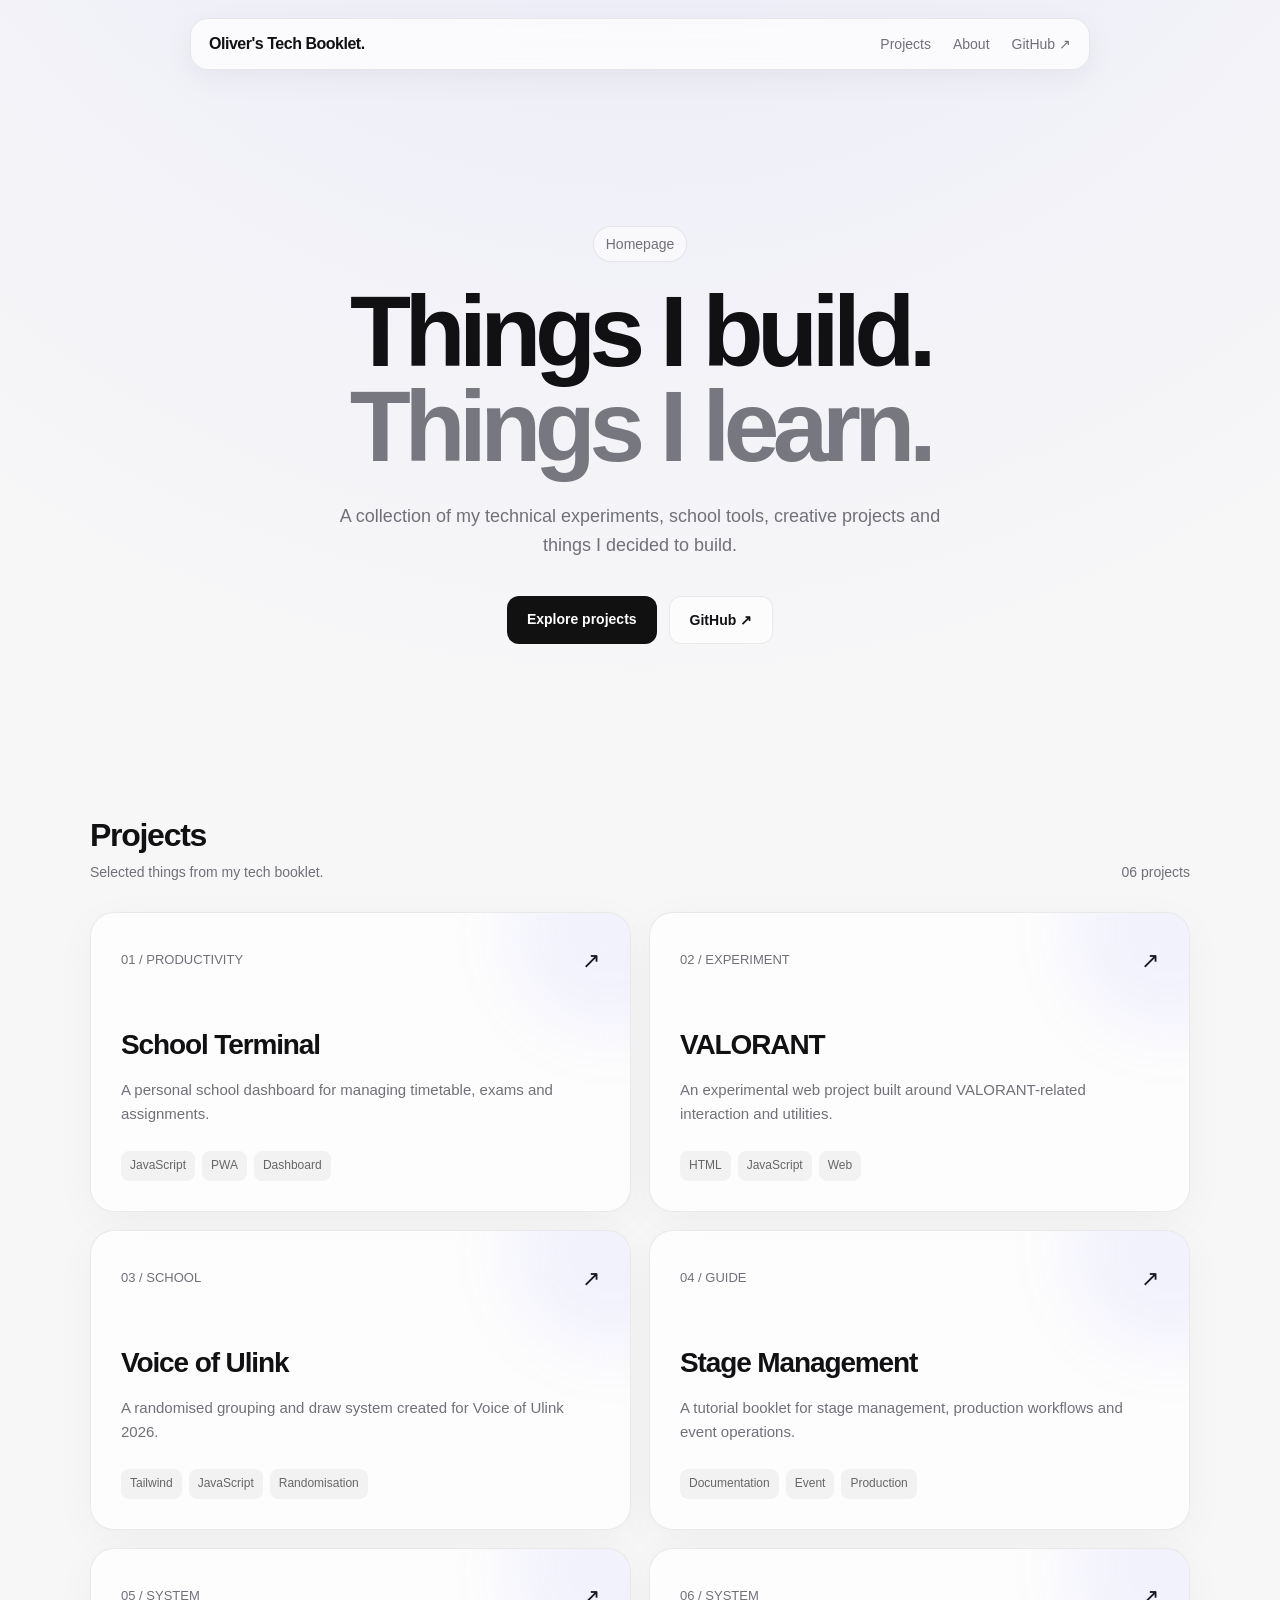
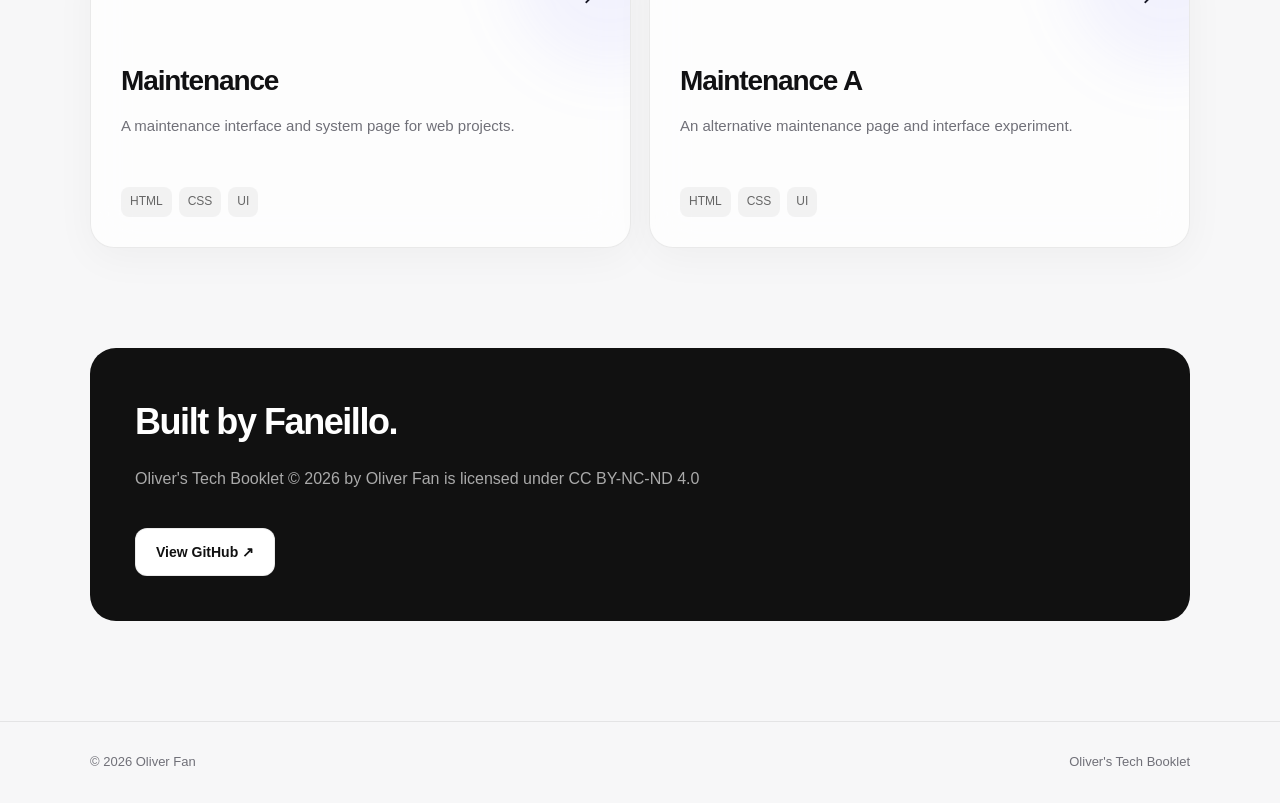
==== commit 214f80e4: "Rename preview (1).html to index.html" ====
--- a/index.html
+++ b/index.html
@@ -1,226 +1,860 @@
-<!doctype html>
-<html lang="zh-CN">
-  <head>
-    <meta charset="utf-8" />
-    <meta name="viewport" content="width=device-width, initial-scale=1, viewport-fit=cover" />
-    <meta name="theme-color" content="#eef4f8" />
-    <title>Oliver's School Dashboard</title>
-    <link rel="manifest" href="./manifest.webmanifest" />
-    <link rel="stylesheet" href="./styles.css?v=2" />
-  </head>
-  <body>
-    <main class="shell">
-      <aside class="sidebar" aria-label="学习终端导航">
-        <div class="brand">
-          <div class="brand-mark">ST</div>
-          <div>
-            <h1>Oliver's School Dashboard</h1>
-            <p>Class·Exam·Assignment</p>
+<!DOCTYPE html>
+<html lang="en">
+<head>
+  <meta charset="UTF-8">
+  <meta name="viewport" content="width=device-width, initial-scale=1.0">
+
+  <title>Oliver's Tech Booklet</title>
+  <meta
+    name="description"
+    content="Oliver's collection of projects, experiments, tools and technical notes."
+  >
+
+  <style>
+    :root {
+      --bg: #f7f7f8;
+      --card: rgba(255,255,255,0.72);
+      --text: #111113;
+      --muted: #707078;
+      --border: rgba(0,0,0,0.08);
+      --accent: #111111;
+      --shadow: 0 20px 60px rgba(0,0,0,0.08);
+    }
+
+    * {
+      box-sizing: border-box;
+      margin: 0;
+      padding: 0;
+    }
+
+    html {
+      scroll-behavior: smooth;
+    }
+
+    body {
+      font-family:
+        Inter,
+        -apple-system,
+        BlinkMacSystemFont,
+        "SF Pro Display",
+        "Segoe UI",
+        sans-serif;
+
+      background:
+        radial-gradient(
+          circle at 50% -20%,
+          rgba(120,120,255,0.12),
+          transparent 40%
+        ),
+        var(--bg);
+
+      color: var(--text);
+      line-height: 1.6;
+    }
+
+    a {
+      color: inherit;
+      text-decoration: none;
+    }
+
+    /* =========================
+       Navigation
+    ========================= */
+
+    nav {
+      position: fixed;
+      top: 18px;
+      left: 50%;
+      transform: translateX(-50%);
+
+      width: min(900px, calc(100% - 32px));
+
+      display: flex;
+      align-items: center;
+      justify-content: space-between;
+
+      padding: 12px 18px;
+
+      background: rgba(255,255,255,0.72);
+      backdrop-filter: blur(20px);
+      -webkit-backdrop-filter: blur(20px);
+
+      border: 1px solid var(--border);
+      border-radius: 18px;
+
+      z-index: 100;
+
+      box-shadow: 0 8px 30px rgba(0,0,0,0.05);
+    }
+
+    .logo {
+      font-weight: 700;
+      letter-spacing: -0.03em;
+    }
+
+    .nav-links {
+      display: flex;
+      gap: 22px;
+      font-size: 14px;
+      color: var(--muted);
+    }
+
+    .nav-links a {
+      transition: 0.2s;
+    }
+
+    .nav-links a:hover {
+      color: var(--text);
+    }
+
+    /* =========================
+       Hero
+    ========================= */
+
+    .hero {
+      min-height: 90vh;
+
+      display: flex;
+      flex-direction: column;
+      justify-content: center;
+      align-items: center;
+
+      text-align: center;
+
+      padding: 140px 24px 80px;
+    }
+
+    .eyebrow {
+      font-size: 14px;
+      color: var(--muted);
+
+      margin-bottom: 22px;
+
+      padding: 6px 12px;
+
+      border: 1px solid var(--border);
+      border-radius: 999px;
+
+      background: rgba(255,255,255,0.55);
+    }
+
+    .hero h1 {
+      font-size: clamp(52px, 9vw, 100px);
+      line-height: 0.95;
+      letter-spacing: -0.065em;
+      font-weight: 800;
+
+      max-width: 1000px;
+    }
+
+    .hero h1 span {
+      color: #777780;
+    }
+
+    .hero p {
+      max-width: 620px;
+
+      margin-top: 28px;
+
+      color: var(--muted);
+      font-size: 18px;
+    }
+
+    .hero-buttons {
+      display: flex;
+      gap: 12px;
+
+      margin-top: 36px;
+    }
+
+    .button {
+      padding: 12px 20px;
+
+      border-radius: 12px;
+
+      font-size: 14px;
+      font-weight: 600;
+
+      transition: 0.25s;
+    }
+
+    .button-primary {
+      background: #111;
+      color: white;
+    }
+
+    .button-primary:hover {
+      transform: translateY(-2px);
+      box-shadow: 0 10px 30px rgba(0,0,0,0.18);
+    }
+
+    .button-secondary {
+      border: 1px solid var(--border);
+      background: rgba(255,255,255,0.7);
+    }
+
+    .button-secondary:hover {
+      background: white;
+      transform: translateY(-2px);
+    }
+
+    /* =========================
+       Sections
+    ========================= */
+
+    section {
+      width: min(1100px, calc(100% - 40px));
+      margin: auto;
+    }
+
+    .section-header {
+      display: flex;
+      justify-content: space-between;
+      align-items: end;
+
+      margin-bottom: 28px;
+    }
+
+    .section-header h2 {
+      font-size: 32px;
+      letter-spacing: -0.04em;
+    }
+
+    .section-header p {
+      color: var(--muted);
+      font-size: 14px;
+    }
+
+    /* =========================
+       Projects
+    ========================= */
+
+    .projects {
+      display: grid;
+
+      grid-template-columns:
+        repeat(2, minmax(0, 1fr));
+
+      gap: 18px;
+
+      padding-bottom: 100px;
+    }
+
+    .project {
+      position: relative;
+
+      min-height: 300px;
+
+      padding: 30px;
+
+      display: flex;
+      flex-direction: column;
+      justify-content: space-between;
+
+      border: 1px solid var(--border);
+      border-radius: 24px;
+
+      background: var(--card);
+      backdrop-filter: blur(20px);
+
+      box-shadow: 0 10px 40px rgba(0,0,0,0.04);
+
+      overflow: hidden;
+
+      transition:
+        transform 0.3s ease,
+        box-shadow 0.3s ease,
+        border-color 0.3s ease;
+    }
+
+    .project::before {
+      content: "";
+
+      position: absolute;
+
+      width: 200px;
+      height: 200px;
+
+      right: -80px;
+      top: -80px;
+
+      background: rgba(120,120,255,0.08);
+
+      border-radius: 50%;
+
+      filter: blur(30px);
+    }
+
+    .project:hover {
+      transform: translateY(-6px);
+      box-shadow: var(--shadow);
+      border-color: rgba(0,0,0,0.15);
+    }
+
+    .project-top {
+      display: flex;
+      justify-content: space-between;
+      align-items: center;
+    }
+
+    .project-number {
+      font-size: 13px;
+      color: var(--muted);
+    }
+
+    .project-arrow {
+      font-size: 22px;
+
+      transition: transform 0.25s;
+    }
+
+    .project:hover .project-arrow {
+      transform: translate(4px,-4px);
+    }
+
+    .project h3 {
+      font-size: 28px;
+      letter-spacing: -0.04em;
+      margin-top: 45px;
+    }
+
+    .project p {
+      margin-top: 10px;
+
+      color: var(--muted);
+      font-size: 15px;
+
+      max-width: 450px;
+    }
+
+    .tags {
+      display: flex;
+      gap: 7px;
+
+      margin-top: 25px;
+
+      flex-wrap: wrap;
+    }
+
+    .tag {
+      padding: 5px 9px;
+
+      border-radius: 8px;
+
+      background: rgba(0,0,0,0.045);
+
+      font-size: 12px;
+      color: #666;
+    }
+
+    /* =========================
+       About
+    ========================= */
+
+    .about {
+      margin-bottom: 100px;
+
+      padding: 45px;
+
+      border-radius: 26px;
+
+      background: #111;
+      color: white;
+    }
+
+    .about h2 {
+      font-size: 36px;
+      letter-spacing: -0.04em;
+    }
+
+    .about p {
+      max-width: 700px;
+
+      margin-top: 16px;
+
+      color: #aaa;
+
+      font-size: 16px;
+    }
+
+    /* =========================
+       Footer
+    ========================= */
+
+    footer {
+      border-top: 1px solid var(--border);
+
+      padding: 30px 20px;
+
+      color: var(--muted);
+
+      font-size: 13px;
+    }
+
+    .footer-inner {
+      width: min(1100px, 100%);
+      margin: auto;
+
+      display: flex;
+      justify-content: space-between;
+      gap: 20px;
+    }
+
+    /* =========================
+       Mobile
+    ========================= */
+
+    @media (max-width: 700px) {
+
+      nav {
+        top: 10px;
+      }
+
+      .nav-links {
+        display: none;
+      }
+
+      .hero {
+        min-height: 80vh;
+      }
+
+      .hero h1 {
+        font-size: 58px;
+      }
+
+      .hero p {
+        font-size: 16px;
+      }
+
+      .hero-buttons {
+        flex-direction: column;
+        width: 100%;
+        max-width: 260px;
+      }
+
+      .projects {
+        grid-template-columns: 1fr;
+      }
+
+      .section-header {
+        display: block;
+      }
+
+      .section-header p {
+        margin-top: 5px;
+      }
+
+      .about {
+        padding: 30px;
+      }
+
+      .footer-inner {
+        flex-direction: column;
+      }
+    }
+  </style>
+</head>
+
+
+<body>
+
+  <!-- =========================
+       Navigation
+  ========================== -->
+
+  <nav>
+
+    <a href="#" class="logo">
+      Oliver's Tech Booklet.
+    </a>
+
+    <div class="nav-links">
+      <a href="#projects">Projects</a>
+      <a href="#about">About</a>
+      <a
+        href="https://github.com/Faneillo/tech-booklet"
+        target="_blank"
+      >
+        GitHub ↗
+      </a>
+    </div>
+
+  </nav>
+
+
+  <!-- =========================
+       Hero
+  ========================== -->
+
+  <header class="hero">
+
+    <div class="eyebrow">
+      Homepage
+    </div>
+
+    <h1>
+      Things I build.<br>
+      <span>Things I learn.</span>
+    </h1>
+
+    <p>
+      A collection of my technical experiments, school tools,
+      creative projects and things I decided to build.
+    </p>
+
+    <div class="hero-buttons">
+
+      <a href="#projects" class="button button-primary">
+        Explore projects
+      </a>
+
+      <a
+        href="https://github.com/Faneillo"
+        target="_blank"
+        class="button button-secondary"
+      >
+        GitHub ↗
+      </a>
+
+    </div>
+
+  </header>
+
+
+  <!-- =========================
+       Projects
+  ========================== -->
+
+  <section id="projects">
+
+    <div class="section-header">
+
+      <div>
+        <h2>Projects</h2>
+        <p>Selected things from my tech booklet.</p>
+      </div>
+
+      <p>06 projects</p>
+
+    </div>
+
+
+    <div class="projects">
+
+
+      <!-- School Terminal -->
+
+      <a
+        class="project"
+        href="./School-Terminal/"
+      >
+
+        <div>
+
+          <div class="project-top">
+
+            <span class="project-number">
+              01 / PRODUCTIVITY
+            </span>
+
+            <span class="project-arrow">
+              ↗
+            </span>
+
           </div>
-        </div>
-
-        <nav class="nav" aria-label="视图">
-          <button class="nav-item is-active" data-view="dashboard" type="button">总览</button>
-          <button class="nav-item" data-view="timetable" type="button">课表</button>
-          <button class="nav-item" data-view="exams" type="button">考试</button>
-          <button class="nav-item" data-view="tasks" type="button">作业</button>
-        </nav>
-
-        <section class="sync-panel">
-          <div>
-            <h2>iSAMS 同步</h2>
-            <p>第一版预留入口。建议后续使用浏览器授权会话或学校允许的导出/API。</p>
+
+          <h3>
+            School Terminal
+          </h3>
+
+          <p>
+            A personal school dashboard for managing
+            timetable, exams and assignments.
+          </p>
+
+        </div>
+
+        <div class="tags">
+          <span class="tag">JavaScript</span>
+          <span class="tag">PWA</span>
+          <span class="tag">Dashboard</span>
+        </div>
+
+      </a>
+
+
+      <!-- VALORANT -->
+
+      <a
+        class="project"
+        href="./VALORANT/"
+      >
+
+        <div>
+
+          <div class="project-top">
+
+            <span class="project-number">
+              02 / EXPERIMENT
+            </span>
+
+            <span class="project-arrow">
+              ↗
+            </span>
+
           </div>
-          <button class="secondary-button" id="exportData" type="button">导出数据</button>
-        </section>
-      </aside>
-
-      <section class="workspace">
-        <header class="topbar">
-          <div class="topbar-main">
-            <p class="greeting" id="greetingLabel">Welcome back, Oliver.</p>
-            <h2 id="viewTitle">总览</h2>
-            <div class="date-strip" aria-label="北京时间">
-              <strong id="beijingDate">北京时间</strong>
-              <span id="beijingTime">--:--:--</span>
-              <span id="todayLabel">今天</span>
-            </div>
+
+          <h3>
+            VALORANT
+          </h3>
+
+          <p>
+            An experimental web project built around
+            VALORANT-related interaction and utilities.
+          </p>
+
+        </div>
+
+        <div class="tags">
+          <span class="tag">HTML</span>
+          <span class="tag">JavaScript</span>
+          <span class="tag">Web</span>
+        </div>
+
+      </a>
+
+
+      <!-- Voice of Ulink -->
+
+      <a
+        class="project"
+        href="./Voice-of-Ulink-2026/"
+      >
+
+        <div>
+
+          <div class="project-top">
+
+            <span class="project-number">
+              03 / SCHOOL
+            </span>
+
+            <span class="project-arrow">
+              ↗
+            </span>
+
           </div>
-          <div class="topbar-actions">
-            <button class="icon-button" id="importData" type="button" title="导入数据" aria-label="导入数据">↥</button>
-            <button class="primary-button" id="quickAdd" type="button">新增</button>
+
+          <h3>
+            Voice of Ulink
+          </h3>
+
+          <p>
+            A randomised grouping and draw system
+            created for Voice of Ulink 2026.
+          </p>
+
+        </div>
+
+        <div class="tags">
+          <span class="tag">Tailwind</span>
+          <span class="tag">JavaScript</span>
+          <span class="tag">Randomisation</span>
+        </div>
+
+      </a>
+
+
+      <!-- Stage Management -->
+
+      <a
+        class="project"
+        href="./stage-management/tutorial-booklet/"
+      >
+
+        <div>
+
+          <div class="project-top">
+
+            <span class="project-number">
+              04 / GUIDE
+            </span>
+
+            <span class="project-arrow">
+              ↗
+            </span>
+
           </div>
-        </header>
-
-        <section class="now-panel" aria-label="当前课程状态">
-          <article class="now-card primary-status">
-            <span class="status-label" id="statusLabel">当前状态</span>
-            <strong id="currentCourse">加载中</strong>
-            <p id="currentCourseMeta">正在读取北京时间和今日课表</p>
-            <div class="countdown" id="countdownLabel">--</div>
-          </article>
-          <article class="now-card">
-            <span class="status-label">上一节</span>
-            <strong id="previousCourse">暂无</strong>
-            <p id="previousCourseMeta">--</p>
-          </article>
-          <article class="now-card">
-            <span class="status-label">下一节</span>
-            <strong id="nextCourse">暂无</strong>
-            <p id="nextCourseMeta">--</p>
-          </article>
-        </section>
-
-        <section class="view is-visible" id="dashboardView" aria-labelledby="viewTitle">
-          <div class="metrics">
-            <article class="metric">
-              <span>今日课程</span>
-              <strong id="metricClasses">0</strong>
-            </article>
-            <article class="metric">
-              <span>近期考试</span>
-              <strong id="metricExams">0</strong>
-            </article>
-            <article class="metric">
-              <span>待完成作业</span>
-              <strong id="metricTasks">0</strong>
-            </article>
+
+          <h3>
+            Stage Management
+          </h3>
+
+          <p>
+            A tutorial booklet for stage management,
+            production workflows and event operations.
+          </p>
+
+        </div>
+
+        <div class="tags">
+          <span class="tag">Documentation</span>
+          <span class="tag">Event</span>
+          <span class="tag">Production</span>
+        </div>
+
+      </a>
+
+
+      <!-- Maintenance -->
+
+      <a
+        class="project"
+        href="./maintenance/"
+      >
+
+        <div>
+
+          <div class="project-top">
+
+            <span class="project-number">
+              05 / SYSTEM
+            </span>
+
+            <span class="project-arrow">
+              ↗
+            </span>
+
           </div>
 
-          <div class="dashboard-grid">
-            <section class="panel">
-              <div class="panel-header">
-                <h3>今天课表</h3>
-                <button class="text-button" data-view-shortcut="timetable" type="button">查看全部</button>
-              </div>
-              <div class="stack" id="todaySchedule"></div>
-            </section>
-
-            <section class="panel">
-              <div class="panel-header">
-                <h3>最近考试</h3>
-                <button class="text-button" data-view-shortcut="exams" type="button">查看全部</button>
-              </div>
-              <div class="stack" id="upcomingExams"></div>
-            </section>
-
-            <section class="panel wide">
-              <div class="panel-header">
-                <h3>作业进度</h3>
-                <button class="text-button" data-view-shortcut="tasks" type="button">查看全部</button>
-              </div>
-              <div class="progress-row">
-                <div class="progress-ring" id="progressRing" aria-label="作业完成率">0%</div>
-                <div class="stack" id="taskPreview"></div>
-              </div>
-            </section>
+          <h3>
+            Maintenance
+          </h3>
+
+          <p>
+            A maintenance interface and system page
+            for web projects.
+          </p>
+
+        </div>
+
+        <div class="tags">
+          <span class="tag">HTML</span>
+          <span class="tag">CSS</span>
+          <span class="tag">UI</span>
+        </div>
+
+      </a>
+
+
+      <!-- Maintenance A -->
+
+      <a
+        class="project"
+        href="./maintenance-a/"
+      >
+
+        <div>
+
+          <div class="project-top">
+
+            <span class="project-number">
+              06 / SYSTEM
+            </span>
+
+            <span class="project-arrow">
+              ↗
+            </span>
+
           </div>
-        </section>
-
-        <section class="view" id="timetableView">
-          <div class="section-tools">
-            <div class="segmented" id="dayTabs" aria-label="星期筛选"></div>
-            <button class="secondary-button" data-add="class" type="button">新增课程</button>
-          </div>
-          <div class="timetable" id="timetableGrid"></div>
-        </section>
-
-        <section class="view" id="examsView">
-          <div class="section-tools">
-            <div class="search-wrap">
-              <span>⌕</span>
-              <input id="examSearch" type="search" placeholder="搜索科目或地点" />
-            </div>
-            <button class="secondary-button" data-add="exam" type="button">新增考试</button>
-          </div>
-          <div class="list" id="examList"></div>
-        </section>
-
-        <section class="view" id="tasksView">
-          <div class="section-tools">
-            <div class="segmented" id="taskFilters" aria-label="作业筛选">
-              <button class="is-active" data-task-filter="open" type="button">进行中</button>
-              <button data-task-filter="all" type="button">全部</button>
-              <button data-task-filter="done" type="button">已完成</button>
-            </div>
-            <button class="secondary-button" data-add="task" type="button">新增作业</button>
-          </div>
-          <div class="list" id="taskList"></div>
-        </section>
-      </section>
-    </main>
-
-    <dialog class="modal" id="entryModal">
-      <form method="dialog" id="entryForm">
-        <header class="modal-header">
-          <h3 id="modalTitle">新增</h3>
-          <button class="icon-button" value="cancel" type="submit" aria-label="关闭">×</button>
-        </header>
-
-        <label>
-          类型
-          <select id="entryType">
-            <option value="class">课程</option>
-            <option value="exam">考试</option>
-            <option value="task">作业</option>
-          </select>
-        </label>
-
-        <div class="form-grid">
-          <label>
-            科目
-            <input id="subject" required placeholder="例如 Mathematics" />
-          </label>
-          <label>
-            地点
-            <input id="location" placeholder="教室 / 考场 / 线上" />
-          </label>
-          <label class="class-only">
-            星期
-            <select id="day">
-              <option value="1">周一</option>
-              <option value="2">周二</option>
-              <option value="3">周三</option>
-              <option value="4">周四</option>
-              <option value="5">周五</option>
-              <option value="6">周六</option>
-              <option value="0">周日</option>
-            </select>
-          </label>
-          <label class="class-only">
-            时间
-            <input id="time" placeholder="08:30-09:20" />
-          </label>
-          <label class="dated-only">
-            日期
-            <input id="date" type="date" />
-          </label>
-          <label class="dated-only">
-            截止/开始时间
-            <input id="dueTime" type="time" />
-          </label>
-          <label class="task-only">
-            进度
-            <input id="progress" type="range" min="0" max="100" step="5" value="0" />
-          </label>
-        </div>
-
-        <label>
-          备注
-          <textarea id="notes" rows="4" placeholder="范围、要求、复习重点等"></textarea>
-        </label>
-
-        <footer class="modal-actions">
-          <button class="danger-button" id="deleteEntry" type="button">删除</button>
-          <div>
-            <button class="secondary-button" value="cancel" type="submit">取消</button>
-            <button class="primary-button" id="saveEntry" value="default" type="submit">保存</button>
-          </div>
-        </footer>
-      </form>
-    </dialog>
-
-    <input class="hidden-file" id="fileInput" type="file" accept="application/json" />
-    <script src="./app.js?v=3"></script>
-  </body>
+
+          <h3>
+            Maintenance A
+          </h3>
+
+          <p>
+            An alternative maintenance page and
+            interface experiment.
+          </p>
+
+        </div>
+
+        <div class="tags">
+          <span class="tag">HTML</span>
+          <span class="tag">CSS</span>
+          <span class="tag">UI</span>
+        </div>
+
+      </a>
+
+
+    </div>
+
+  </section>
+
+
+  <!-- =========================
+       About
+  ========================== -->
+
+  <section id="about">
+
+    <div class="about">
+
+      <h2>
+        Built by Faneillo.
+      </h2>
+
+      <p>
+        <a href="https://www.faneillo.online">Oliver's Tech Booklet</a> © 2026 by <a href="https://example.com">Oliver Fan</a> is licensed under <a href="https://creativecommons.org/licenses/by-nc-nd/4.0/">CC BY-NC-ND 4.0</a><img src="https://mirrors.creativecommons.org/presskit/icons/cc.svg" alt="" style="max-width: 1em;max-height:1em;margin-left: .2em;"><img src="https://mirrors.creativecommons.org/presskit/icons/by.svg" alt="" style="max-width: 1em;max-height:1em;margin-left: .2em;"><img src="https://mirrors.creativecommons.org/presskit/icons/nc.svg" alt="" style="max-width: 1em;max-height:1em;margin-left: .2em;"><img src="https://mirrors.creativecommons.org/presskit/icons/nd.svg" alt="" style="max-width: 1em;max-height:1em;margin-left: .2em;">
+      </p>
+
+      <div class="hero-buttons">
+
+        <a
+          href="https://github.com/Faneillo"
+          target="_blank"
+          class="button button-secondary"
+          style="background:white;color:#111;"
+        >
+          View GitHub ↗
+        </a>
+
+      </div>
+
+    </div>
+
+  </section>
+
+
+  <!-- =========================
+       Footer
+  ========================== -->
+
+  <footer>
+
+    <div class="footer-inner">
+
+      <span>
+        © <span id="year"></span> Oliver Fan
+      </span>
+
+      <span>
+        Oliver's Tech Booklet
+      </span>
+
+    </div>
+
+  </footer>
+
+
+  <script>
+
+    // Automatically update year
+    document.getElementById("year").textContent =
+      new Date().getFullYear();
+
+  </script>
+
+</body>
 </html>
